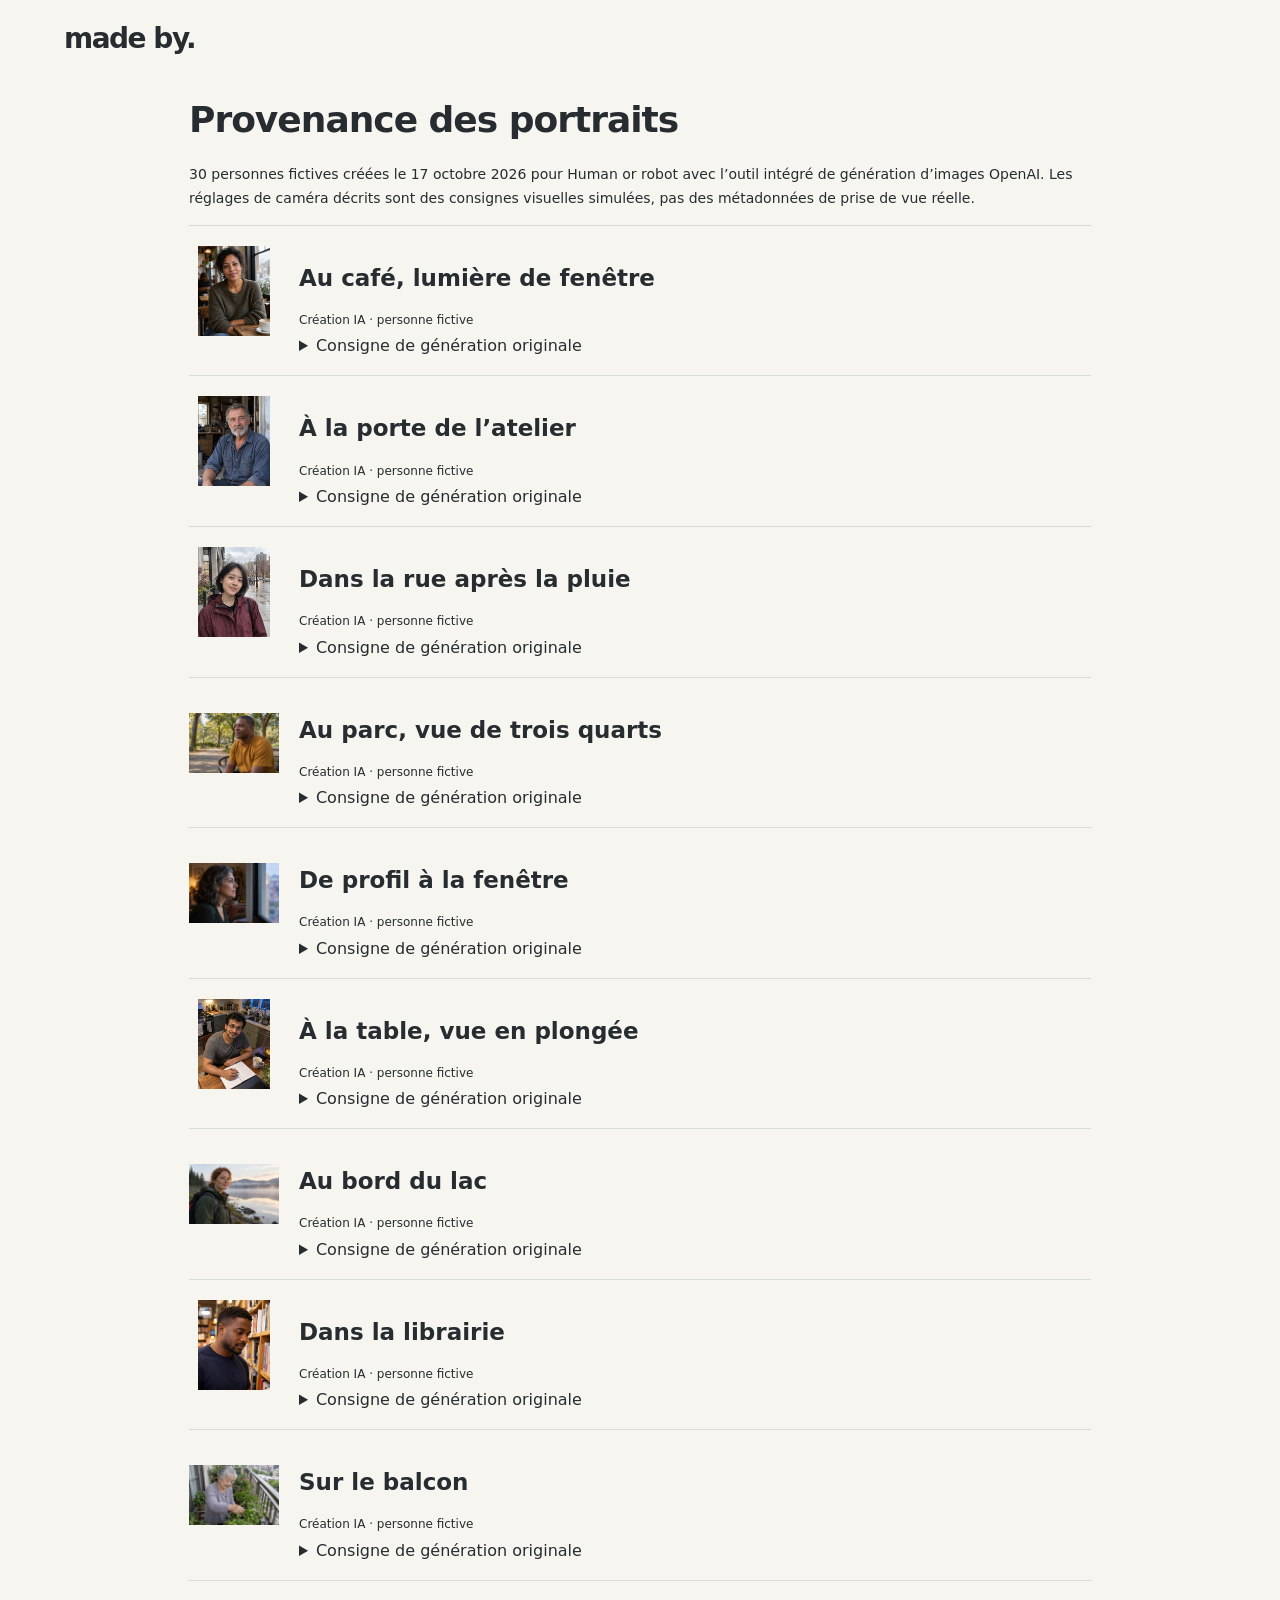
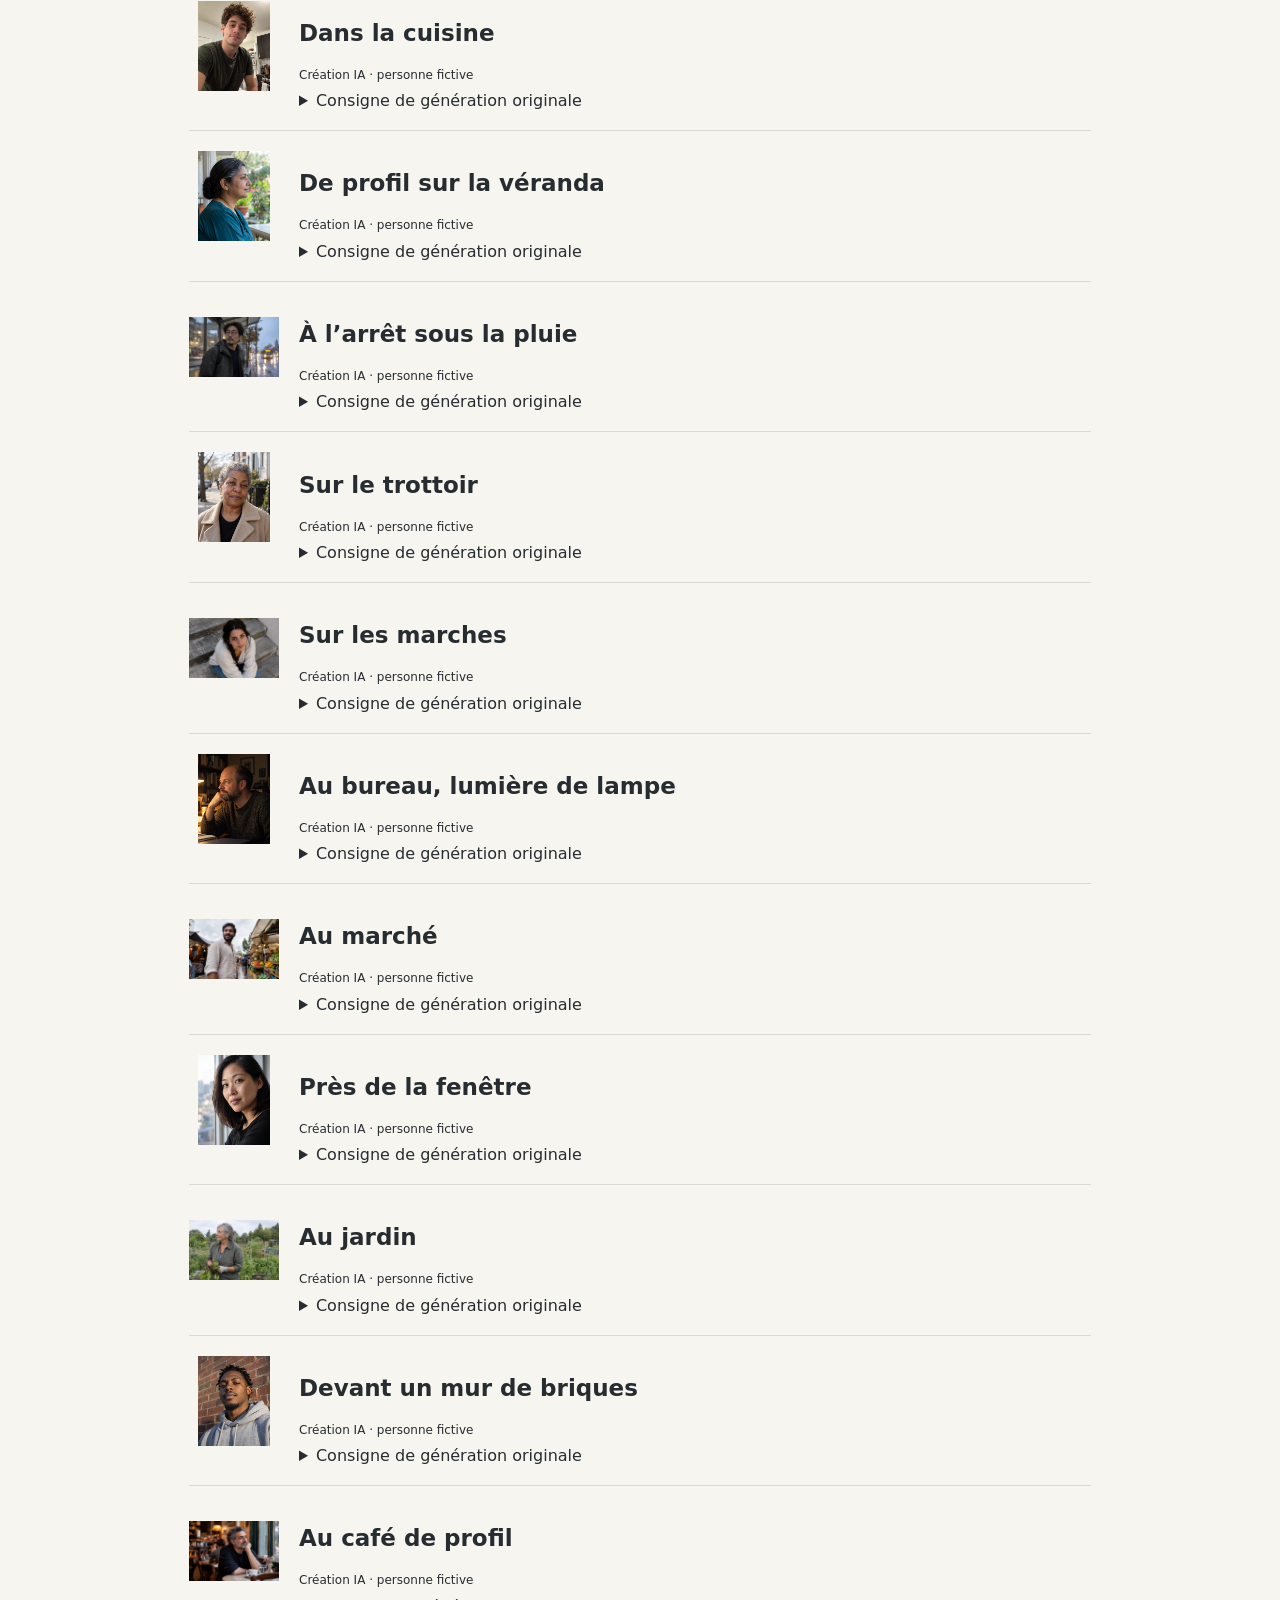
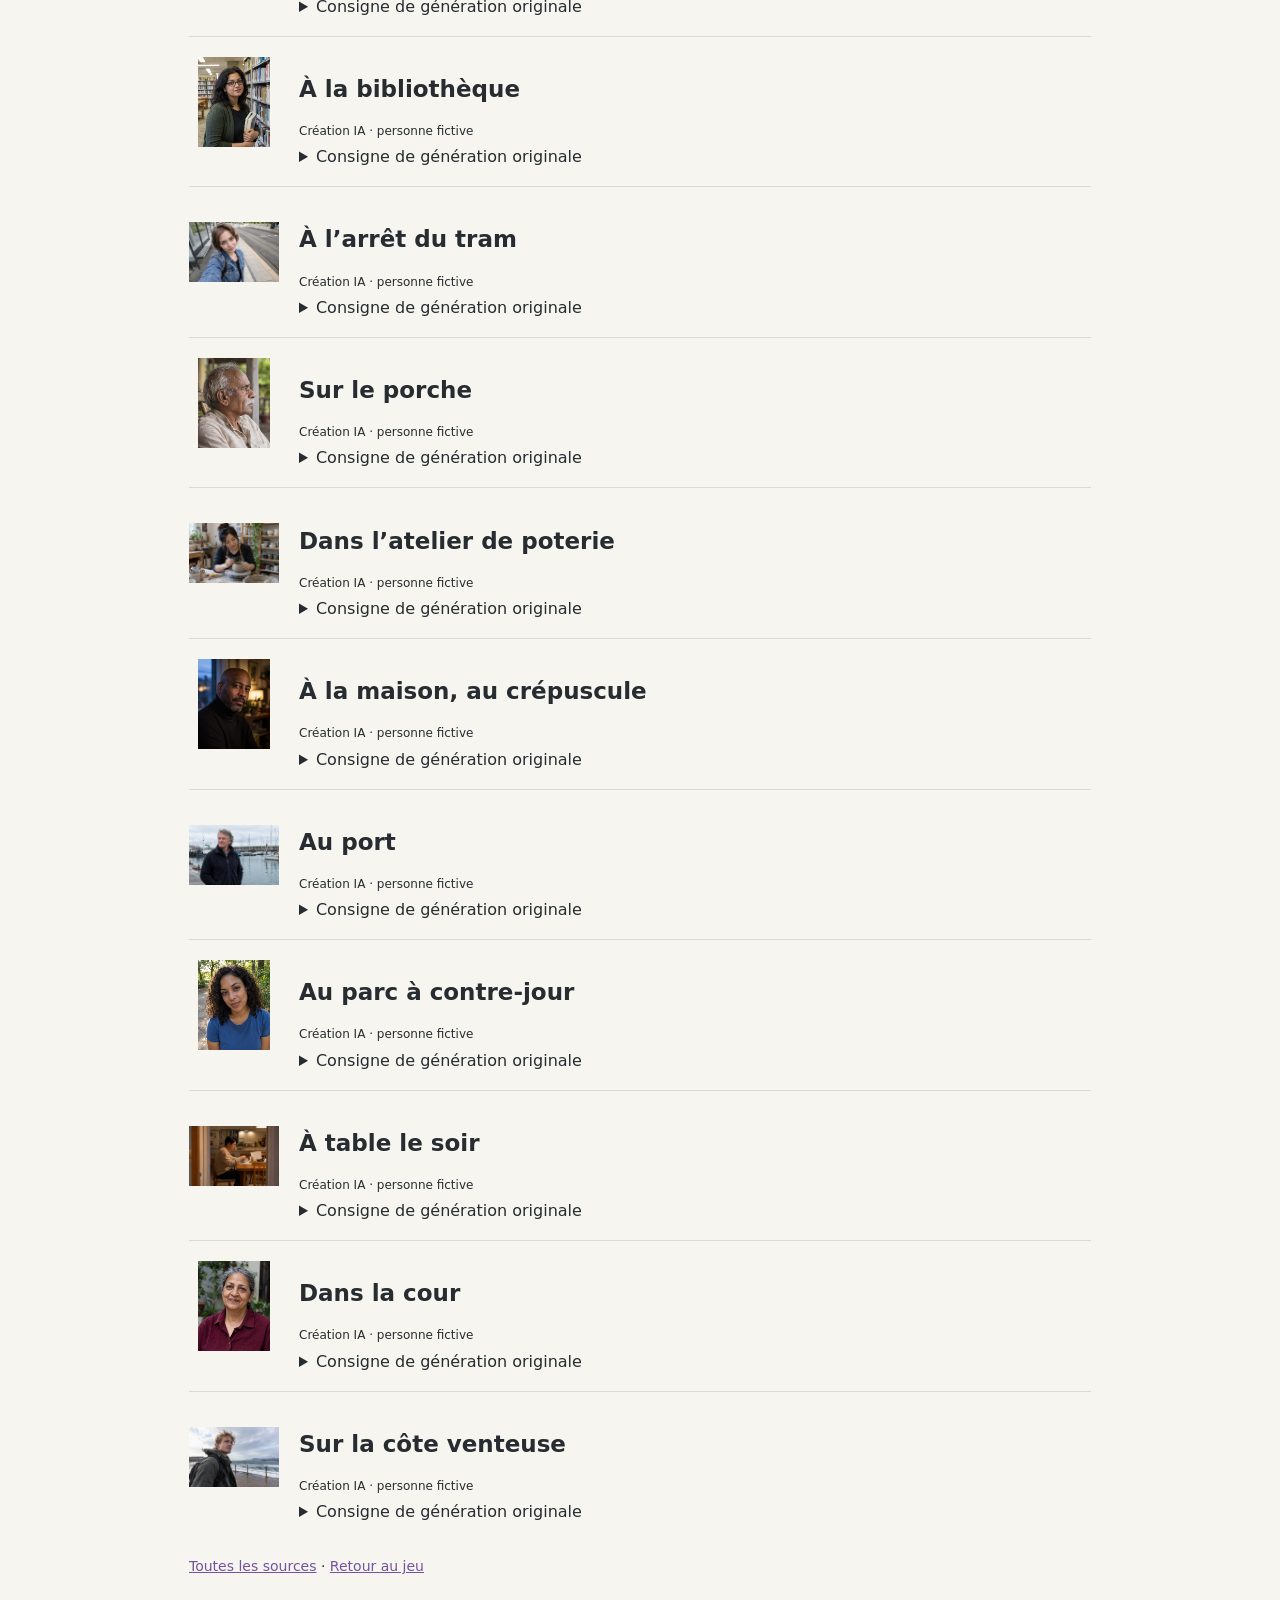
==== portraits-provenance.html @ c1ebdc3b "Expand quiz to 350 images with 30 AI portraits and 24 real landscapes" ====
<!doctype html><html lang="fr"><meta charset="utf-8"><meta name="viewport" content="width=device-width,initial-scale=1"><title>Portraits générés — Human or robot</title><link rel="stylesheet" href="style.css"><header><a class="logo" href="index.html">made by.</a></header><main class="source-page"><h1>Provenance des portraits</h1><p>30 personnes fictives créées le 17 octobre 2026 pour Human or robot avec l’outil intégré de génération d’images OpenAI. Les réglages de caméra décrits sont des consignes visuelles simulées, pas des métadonnées de prise de vue réelle.</p><article id="madeby-portrait-20261017-1"><img loading="lazy" src="assets/madeby-portrait-20261017-1.png" alt="Au café, lumière de fenêtre"><div><h2>Au café, lumière de fenêtre</h2><p>Création IA · personne fictive</p><details><summary>Consigne de génération originale</summary><p lang="en">Use case: photorealistic-natural. Generate one standalone vertical 4:5 photographic portrait for an educational Human or robot image quiz. A completely fictional adult woman around 38 with brown skin, dark curly hair loosely tied back, small natural facial asymmetry, subtle skin pores and faint smile lines, looking toward camera in an ordinary neighborhood café. Candid waist-up framing, plain textured sweater, daylight from an overcast window, background softly but realistically out of focus, documentary 50mm lens look. Convincing ordinary photograph, restrained colors, no beauty retouching, no cinematic grading, no plastic skin, no text, watermark or collage. This is a fictional AI-generated person, not a real individual.</p></details></div></article><article id="madeby-portrait-20261017-2"><img loading="lazy" src="assets/madeby-portrait-20261017-2.png" alt="À la porte de l’atelier"><div><h2>À la porte de l’atelier</h2><p>Création IA · personne fictive</p><details><summary>Consigne de génération originale</summary><p lang="en">Use case: photorealistic-natural. One standalone vertical 4:5 portrait photograph for an educational human versus AI quiz. Completely fictional man around 64, light skin, graying eyebrows, short salt-and-pepper beard, weathered realistic skin and slight asymmetry, wearing a faded blue work shirt, sitting by the open doorway of a modest workshop, torso portrait with relaxed shoulders, looking slightly past the camera. Quiet candid documentary photography in natural shaded afternoon light, plausible detailed background, restrained contrast, realistic lens and depth of field, no dramatic cinematic effects, no beauty retouching, no text, no watermark, no collage. Person is fictional and generated, not a real individual.</p></details></div></article><article id="madeby-portrait-20261017-3"><img loading="lazy" src="assets/madeby-portrait-20261017-3.png" alt="Dans la rue après la pluie"><div><h2>Dans la rue après la pluie</h2><p>Création IA · personne fictive</p><details><summary>Consigne de génération originale</summary><p lang="en">Use case: photorealistic-natural. Create one standalone vertical 4:5 photo portrait for a human-versus-AI educational quiz. A completely fictional East Asian woman aged about 26 with a short dark bob and a few windblown strands, wearing a simple burgundy rain jacket on a cloudy city sidewalk after light rain. Candid chest-up smartphone snapshot taken by a friend at eye level, mildly off-center framing, relaxed half-smile, real skin texture, slight unevenness in complexion, natural asymmetry, ordinary soft overcast daylight. Background includes wet sidewalk and subdued buildings, moderately sharp like a real smartphone, no exaggerated bokeh or HDR. Everyday imperfect photography, no editorial glamour, no text, no watermark, no collage. No real-person likeness intended.</p></details></div></article><article id="madeby-portrait-20261017-4"><img loading="lazy" src="assets/madeby-portrait-20261017-4.png" alt="Au parc, vue de trois quarts"><div><h2>Au parc, vue de trois quarts</h2><p>Création IA · personne fictive</p><details><summary>Consigne de génération originale</summary><p lang="en">Use case: photorealistic-natural. One standalone horizontal 3:2 photograph for a human-versus-AI educational quiz. Completely fictional Black man about 42 with closely cropped hair wearing a plain ochre cotton shirt, seated on a park bench, captured from his left side in a three-quarter profile, eyes looking off-frame toward someone he is listening to. Environmental portrait from a slightly low camera position, mid-torso framing with subject in right third. Simulate a full-frame camera with 35mm lens at f/8, ISO 400, 1/250 second: background trees, path and distant park benches remain fairly detailed rather than creamy bokeh, soft late-afternoon side lighting, gentle natural shadow on far cheek. Natural unretouched skin texture and subtle asymmetry. Unposed credible everyday photo, no cinematic color grade, no artificial oversharpening, no text or watermark or collage. The camera settings are visual direction only: never print them in the image.</p></details></div></article><article id="madeby-portrait-20261017-5"><img loading="lazy" src="assets/madeby-portrait-20261017-5.png" alt="De profil à la fenêtre"><div><h2>De profil à la fenêtre</h2><p>Création IA · personne fictive</p><details><summary>Consigne de génération originale</summary><p lang="en">Use case: photorealistic-natural. Single horizontal 3:2 photograph for educational AI-image quiz. Fictional adult woman aged 52 with olive skin and shoulder-length wavy gray-brown hair, plain dark green blouse, photographed in true side profile looking through her apartment window, head and shoulders tightly framed from the side rather than facing the lens. Simulated 85mm portrait lens f/1.8 ISO 800 1/125s, camera at eye level, eyes sharp, apartment background falls into soft believable blur. Cool window light against warm dim room, natural pores and wrinkles, subtle low-light grain, ordinary unretouched photograph, no stylized color grading. No text, watermark, collage or camera-setting overlay.</p></details></div></article><article id="madeby-portrait-20261017-6"><img loading="lazy" src="assets/madeby-portrait-20261017-6.png" alt="À la table, vue en plongée"><div><h2>À la table, vue en plongée</h2><p>Création IA · personne fictive</p><details><summary>Consigne de génération originale</summary><p lang="en">Use case: photorealistic-natural. Single vertical 4:5 candid environmental photograph for educational AI-image quiz. Fictional South Asian adult man about 29 with short curly black hair, slight stubble and thin rectangular spectacles, plain gray T-shirt, sitting at a kitchen table with an open notebook and mug, looking up toward a friend taking the picture. Camera distinctly above eye level angled downward about 25 degrees, waist-up view, slight natural wide-angle perspective. Simulated 28mm lens f/5.6 ISO 1600 1/80s in mixed evening kitchen lamp and cool twilight window light: background kitchen cabinets and objects recognizable, subtle grain and mild shadow noise, imperfect mundane snapshot, physically credible hands resting on table, natural skin, no beauty treatment, no cinematic aesthetic, no text overlay or watermark or collage.</p></details></div></article><article id="madeby-portrait-20261017-7"><img loading="lazy" src="assets/madeby-portrait-20261017-7.png" alt="Au bord du lac"><div><h2>Au bord du lac</h2><p>Création IA · personne fictive</p><details><summary>Consigne de génération originale</summary><p lang="en">Use case: photorealistic-natural. Generate ONE standalone photograph for an educational human-versus-AI quiz. Subject: A fictional 45-year-old red-haired woman with freckles, hiking jacket, beside a misty lake. Camera and framing: horizontal 3:2, waist-up left three-quarter profile, 50mm f/4 ISO400, soft dawn light, lake shoreline legible. Completely fictional adult, no intended likeness to an identifiable real person. Convincing mundane unretouched camera image with natural skin pores, subtle facial asymmetry, believable anatomy and coherent optical perspective. Avoid beauty retouching, plastic skin, excessive clarity/HDR, cinematic grading, oversaturated colors. No text overlay, logos, watermark, split-screen or collage. Camera parameters are visual instructions, never print them.</p></details></div></article><article id="madeby-portrait-20261017-8"><img loading="lazy" src="assets/madeby-portrait-20261017-8.png" alt="Dans la librairie"><div><h2>Dans la librairie</h2><p>Création IA · personne fictive</p><details><summary>Consigne de génération originale</summary><p lang="en">Use case: photorealistic-natural. Generate ONE standalone photograph for an educational human-versus-AI quiz. Subject: A fictional 31-year-old dark-skinned man with short natural hair and plain navy shirt in a bookstore. Camera and framing: vertical 4:5, candid close-up from right three-quarter angle, 85mm f/2 ISO800, warm uneven indoor light, shelves softly blurred. Completely fictional adult, no intended likeness to an identifiable real person. Convincing mundane unretouched camera image with natural skin pores, subtle facial asymmetry, believable anatomy and coherent optical perspective. Avoid beauty retouching, plastic skin, excessive clarity/HDR, cinematic grading, oversaturated colors. No text overlay, logos, watermark, split-screen or collage. Camera parameters are visual instructions, never print them.</p></details></div></article><article id="madeby-portrait-20261017-9"><img loading="lazy" src="assets/madeby-portrait-20261017-9.png" alt="Sur le balcon"><div><h2>Sur le balcon</h2><p>Création IA · personne fictive</p><details><summary>Consigne de génération originale</summary><p lang="en">Use case: photorealistic-natural. Generate ONE standalone photograph for an educational human-versus-AI quiz. Subject: A fictional 70-year-old East Asian woman with short silver hair and ordinary cardigan tending balcony plants. Camera and framing: horizontal 3:2, environmental portrait from slightly above, 35mm f/8 ISO400, overcast daylight, plant leaves and railings sharp. Completely fictional adult, no intended likeness to an identifiable real person. Convincing mundane unretouched camera image with natural skin pores, subtle facial asymmetry, believable anatomy and coherent optical perspective. Avoid beauty retouching, plastic skin, excessive clarity/HDR, cinematic grading, oversaturated colors. No text overlay, logos, watermark, split-screen or collage. Camera parameters are visual instructions, never print them.</p></details></div></article><article id="madeby-portrait-20261017-10"><img loading="lazy" src="assets/madeby-portrait-20261017-10.png" alt="Dans la cuisine"><div><h2>Dans la cuisine</h2><p>Création IA · personne fictive</p><details><summary>Consigne de génération originale</summary><p lang="en">Use case: photorealistic-natural. Generate ONE standalone photograph for an educational human-versus-AI quiz. Subject: A fictional 24-year-old light-skinned man with curly brown hair in a modest kitchen. Camera and framing: vertical 4:5, casual smartphone portrait from slightly below, wide 26mm f/2 equivalent, plain ambient ceiling light, realistic phone sharpness and mild grain. Completely fictional adult, no intended likeness to an identifiable real person. Convincing mundane unretouched camera image with natural skin pores, subtle facial asymmetry, believable anatomy and coherent optical perspective. Avoid beauty retouching, plastic skin, excessive clarity/HDR, cinematic grading, oversaturated colors. No text overlay, logos, watermark, split-screen or collage. Camera parameters are visual instructions, never print them.</p></details></div></article><article id="madeby-portrait-20261017-11"><img loading="lazy" src="assets/madeby-portrait-20261017-11.png" alt="De profil sur la véranda"><div><h2>De profil sur la véranda</h2><p>Création IA · personne fictive</p><details><summary>Consigne de génération originale</summary><p lang="en">Use case: photorealistic-natural. Generate ONE standalone photograph for an educational human-versus-AI quiz. Subject: A fictional 56-year-old South Asian woman wearing a simple teal blouse on a shaded veranda. Camera and framing: vertical 4:5, true side profile, 105mm f/2.8 ISO200, soft reflected daylight, distant garden blurred. Completely fictional adult, no intended likeness to an identifiable real person. Convincing mundane unretouched camera image with natural skin pores, subtle facial asymmetry, believable anatomy and coherent optical perspective. Avoid beauty retouching, plastic skin, excessive clarity/HDR, cinematic grading, oversaturated colors. No text overlay, logos, watermark, split-screen or collage. Camera parameters are visual instructions, never print them.</p></details></div></article><article id="madeby-portrait-20261017-12"><img loading="lazy" src="assets/madeby-portrait-20261017-12.png" alt="À l’arrêt sous la pluie"><div><h2>À l’arrêt sous la pluie</h2><p>Création IA · personne fictive</p><details><summary>Consigne de génération originale</summary><p lang="en">Use case: photorealistic-natural. Generate ONE standalone photograph for an educational human-versus-AI quiz. Subject: A fictional 36-year-old East Asian man with round glasses at a rainy bus stop. Camera and framing: horizontal 3:2, off-center chest-up portrait looking away, 50mm f/5.6 ISO1600 1/125s, cloudy dusk and modest sensor noise. Completely fictional adult, no intended likeness to an identifiable real person. Convincing mundane unretouched camera image with natural skin pores, subtle facial asymmetry, believable anatomy and coherent optical perspective. Avoid beauty retouching, plastic skin, excessive clarity/HDR, cinematic grading, oversaturated colors. No text overlay, logos, watermark, split-screen or collage. Camera parameters are visual instructions, never print them.</p></details></div></article><article id="madeby-portrait-20261017-13"><img loading="lazy" src="assets/madeby-portrait-20261017-13.png" alt="Sur le trottoir"><div><h2>Sur le trottoir</h2><p>Création IA · personne fictive</p><details><summary>Consigne de génération originale</summary><p lang="en">Use case: photorealistic-natural. Generate ONE standalone photograph for an educational human-versus-AI quiz. Subject: A fictional 60-year-old Black woman with short gray natural hair, plain beige coat on a quiet sidewalk. Camera and framing: vertical 4:5, head-and-shoulders at eye level, 85mm f/4 ISO200, soft morning sun, real understated street background. Completely fictional adult, no intended likeness to an identifiable real person. Convincing mundane unretouched camera image with natural skin pores, subtle facial asymmetry, believable anatomy and coherent optical perspective. Avoid beauty retouching, plastic skin, excessive clarity/HDR, cinematic grading, oversaturated colors. No text overlay, logos, watermark, split-screen or collage. Camera parameters are visual instructions, never print them.</p></details></div></article><article id="madeby-portrait-20261017-14"><img loading="lazy" src="assets/madeby-portrait-20261017-14.png" alt="Sur les marches"><div><h2>Sur les marches</h2><p>Création IA · personne fictive</p><details><summary>Consigne de génération originale</summary><p lang="en">Use case: photorealistic-natural. Generate ONE standalone photograph for an educational human-versus-AI quiz. Subject: A fictional 28-year-old olive-skinned woman with long dark hair loosely braided, sitting on a stair. Camera and framing: horizontal 3:2, camera above angled down 30 degrees, 35mm f/5.6 ISO400, shade, textured steps clearly visible. Completely fictional adult, no intended likeness to an identifiable real person. Convincing mundane unretouched camera image with natural skin pores, subtle facial asymmetry, believable anatomy and coherent optical perspective. Avoid beauty retouching, plastic skin, excessive clarity/HDR, cinematic grading, oversaturated colors. No text overlay, logos, watermark, split-screen or collage. Camera parameters are visual instructions, never print them.</p></details></div></article><article id="madeby-portrait-20261017-15"><img loading="lazy" src="assets/madeby-portrait-20261017-15.png" alt="Au bureau, lumière de lampe"><div><h2>Au bureau, lumière de lampe</h2><p>Création IA · personne fictive</p><details><summary>Consigne de génération originale</summary><p lang="en">Use case: photorealistic-natural. Generate ONE standalone photograph for an educational human-versus-AI quiz. Subject: A fictional 48-year-old fair-skinned balding man with trimmed beard, wool pullover in a home study. Camera and framing: vertical 4:5, left profile illuminated by desk lamp, 50mm f/1.8 ISO1600, warm light, dim background grain. Completely fictional adult, no intended likeness to an identifiable real person. Convincing mundane unretouched camera image with natural skin pores, subtle facial asymmetry, believable anatomy and coherent optical perspective. Avoid beauty retouching, plastic skin, excessive clarity/HDR, cinematic grading, oversaturated colors. No text overlay, logos, watermark, split-screen or collage. Camera parameters are visual instructions, never print them.</p></details></div></article><article id="madeby-portrait-20261017-16"><img loading="lazy" src="assets/madeby-portrait-20261017-16.png" alt="Au marché"><div><h2>Au marché</h2><p>Création IA · personne fictive</p><details><summary>Consigne de génération originale</summary><p lang="en">Use case: photorealistic-natural. Generate ONE standalone photograph for an educational human-versus-AI quiz. Subject: A fictional 34-year-old brown-skinned man with a short beard and casual linen shirt at an outdoor market. Camera and framing: horizontal 3:2, environmental three-quarter portrait from low position, 28mm f/8 ISO200, overcast midday, detailed market stalls without readable text. Completely fictional adult, no intended likeness to an identifiable real person. Convincing mundane unretouched camera image with natural skin pores, subtle facial asymmetry, believable anatomy and coherent optical perspective. Avoid beauty retouching, plastic skin, excessive clarity/HDR, cinematic grading, oversaturated colors. No text overlay, logos, watermark, split-screen or collage. Camera parameters are visual instructions, never print them.</p></details></div></article><article id="madeby-portrait-20261017-17"><img loading="lazy" src="assets/madeby-portrait-20261017-17.png" alt="Près de la fenêtre"><div><h2>Près de la fenêtre</h2><p>Création IA · personne fictive</p><details><summary>Consigne de génération originale</summary><p lang="en">Use case: photorealistic-natural. Generate ONE standalone photograph for an educational human-versus-AI quiz. Subject: A fictional 41-year-old East Asian woman with shoulder-length hair, plain black top near a large apartment window. Camera and framing: vertical 4:5, very tight face portrait three-quarter angle, 100mm f/2.8 ISO400, diffuse side lighting, natural asymmetric face. Completely fictional adult, no intended likeness to an identifiable real person. Convincing mundane unretouched camera image with natural skin pores, subtle facial asymmetry, believable anatomy and coherent optical perspective. Avoid beauty retouching, plastic skin, excessive clarity/HDR, cinematic grading, oversaturated colors. No text overlay, logos, watermark, split-screen or collage. Camera parameters are visual instructions, never print them.</p></details></div></article><article id="madeby-portrait-20261017-18"><img loading="lazy" src="assets/madeby-portrait-20261017-18.png" alt="Au jardin"><div><h2>Au jardin</h2><p>Création IA · personne fictive</p><details><summary>Consigne de génération originale</summary><p lang="en">Use case: photorealistic-natural. Generate ONE standalone photograph for an educational human-versus-AI quiz. Subject: A fictional 67-year-old light-skinned woman with fine gray hair and subtle wrinkles in a community garden. Camera and framing: horizontal 3:2, waist-up from eye level looking to left, 50mm f/8 ISO400, flat cloudy light, deep garden background. Completely fictional adult, no intended likeness to an identifiable real person. Convincing mundane unretouched camera image with natural skin pores, subtle facial asymmetry, believable anatomy and coherent optical perspective. Avoid beauty retouching, plastic skin, excessive clarity/HDR, cinematic grading, oversaturated colors. No text overlay, logos, watermark, split-screen or collage. Camera parameters are visual instructions, never print them.</p></details></div></article><article id="madeby-portrait-20261017-19"><img loading="lazy" src="assets/madeby-portrait-20261017-19.png" alt="Devant un mur de briques"><div><h2>Devant un mur de briques</h2><p>Création IA · personne fictive</p><details><summary>Consigne de génération originale</summary><p lang="en">Use case: photorealistic-natural. Generate ONE standalone photograph for an educational human-versus-AI quiz. Subject: A fictional 27-year-old Black man with short twists and ordinary gray hoodie by a brick wall. Camera and framing: vertical 4:5, head-and-shoulders slightly low angle, 35mm f/4 ISO400, late afternoon side light, real skin texture. Completely fictional adult, no intended likeness to an identifiable real person. Convincing mundane unretouched camera image with natural skin pores, subtle facial asymmetry, believable anatomy and coherent optical perspective. Avoid beauty retouching, plastic skin, excessive clarity/HDR, cinematic grading, oversaturated colors. No text overlay, logos, watermark, split-screen or collage. Camera parameters are visual instructions, never print them.</p></details></div></article><article id="madeby-portrait-20261017-20"><img loading="lazy" src="assets/madeby-portrait-20261017-20.png" alt="Au café de profil"><div><h2>Au café de profil</h2><p>Création IA · personne fictive</p><details><summary>Consigne de génération originale</summary><p lang="en">Use case: photorealistic-natural. Generate ONE standalone photograph for an educational human-versus-AI quiz. Subject: A fictional 53-year-old olive-skinned man with graying curly hair in a tiny café. Camera and framing: horizontal 3:2, candid seated profile from across table, 85mm f/2 ISO1250, mixed lamp and window light, out-of-focus café background. Completely fictional adult, no intended likeness to an identifiable real person. Convincing mundane unretouched camera image with natural skin pores, subtle facial asymmetry, believable anatomy and coherent optical perspective. Avoid beauty retouching, plastic skin, excessive clarity/HDR, cinematic grading, oversaturated colors. No text overlay, logos, watermark, split-screen or collage. Camera parameters are visual instructions, never print them.</p></details></div></article><article id="madeby-portrait-20261017-21"><img loading="lazy" src="assets/madeby-portrait-20261017-21.png" alt="À la bibliothèque"><div><h2>À la bibliothèque</h2><p>Création IA · personne fictive</p><details><summary>Consigne de génération originale</summary><p lang="en">Use case: photorealistic-natural. Generate ONE standalone photograph for an educational human-versus-AI quiz. Subject: A fictional 39-year-old South Asian woman with dark shoulder-length hair and rectangular glasses in a library. Camera and framing: vertical 4:5, three-quarter portrait at eye level, 50mm f/5.6 ISO1600, ordinary fluorescent lighting, slightly muted color. Completely fictional adult, no intended likeness to an identifiable real person. Convincing mundane unretouched camera image with natural skin pores, subtle facial asymmetry, believable anatomy and coherent optical perspective. Avoid beauty retouching, plastic skin, excessive clarity/HDR, cinematic grading, oversaturated colors. No text overlay, logos, watermark, split-screen or collage. Camera parameters are visual instructions, never print them.</p></details></div></article><article id="madeby-portrait-20261017-22"><img loading="lazy" src="assets/madeby-portrait-20261017-22.png" alt="À l’arrêt du tram"><div><h2>À l’arrêt du tram</h2><p>Création IA · personne fictive</p><details><summary>Consigne de génération originale</summary><p lang="en">Use case: photorealistic-natural. Generate ONE standalone photograph for an educational human-versus-AI quiz. Subject: A fictional 22-year-old fair-skinned woman with short light-brown hair in a denim jacket at a tram stop. Camera and framing: horizontal 3:2, casual smartphone wide portrait from high angle, 24mm equivalent, f/8-like deep focus, cloudy daylight. Completely fictional adult, no intended likeness to an identifiable real person. Convincing mundane unretouched camera image with natural skin pores, subtle facial asymmetry, believable anatomy and coherent optical perspective. Avoid beauty retouching, plastic skin, excessive clarity/HDR, cinematic grading, oversaturated colors. No text overlay, logos, watermark, split-screen or collage. Camera parameters are visual instructions, never print them.</p></details></div></article><article id="madeby-portrait-20261017-23"><img loading="lazy" src="assets/madeby-portrait-20261017-23.png" alt="Sur le porche"><div><h2>Sur le porche</h2><p>Création IA · personne fictive</p><details><summary>Consigne de génération originale</summary><p lang="en">Use case: photorealistic-natural. Generate ONE standalone photograph for an educational human-versus-AI quiz. Subject: A fictional 73-year-old brown-skinned man with white mustache sitting under a porch. Camera and framing: vertical 4:5, face close-up true right profile, 85mm f/2.8 ISO800, soft shade, natural age lines and textured simple shirt. Completely fictional adult, no intended likeness to an identifiable real person. Convincing mundane unretouched camera image with natural skin pores, subtle facial asymmetry, believable anatomy and coherent optical perspective. Avoid beauty retouching, plastic skin, excessive clarity/HDR, cinematic grading, oversaturated colors. No text overlay, logos, watermark, split-screen or collage. Camera parameters are visual instructions, never print them.</p></details></div></article><article id="madeby-portrait-20261017-24"><img loading="lazy" src="assets/madeby-portrait-20261017-24.png" alt="Dans l’atelier de poterie"><div><h2>Dans l’atelier de poterie</h2><p>Création IA · personne fictive</p><details><summary>Consigne de génération originale</summary><p lang="en">Use case: photorealistic-natural. Generate ONE standalone photograph for an educational human-versus-AI quiz. Subject: A fictional 32-year-old East Asian woman with hair in a messy bun working at a pottery bench. Camera and framing: horizontal 3:2, mid-torso environmental view from slightly high angle, 35mm f/8 ISO800, diffused studio window daylight, detailed pottery background. Completely fictional adult, no intended likeness to an identifiable real person. Convincing mundane unretouched camera image with natural skin pores, subtle facial asymmetry, believable anatomy and coherent optical perspective. Avoid beauty retouching, plastic skin, excessive clarity/HDR, cinematic grading, oversaturated colors. No text overlay, logos, watermark, split-screen or collage. Camera parameters are visual instructions, never print them.</p></details></div></article><article id="madeby-portrait-20261017-25"><img loading="lazy" src="assets/madeby-portrait-20261017-25.png" alt="À la maison, au crépuscule"><div><h2>À la maison, au crépuscule</h2><p>Création IA · personne fictive</p><details><summary>Consigne de génération originale</summary><p lang="en">Use case: photorealistic-natural. Generate ONE standalone photograph for an educational human-versus-AI quiz. Subject: A fictional 47-year-old Black man with shaved head and a simple dark turtleneck at home. Camera and framing: vertical 4:5, subtle three-quarter face view from eye level, 85mm f/1.8 ISO1600, low evening window light, soft noise and shallow focus. Completely fictional adult, no intended likeness to an identifiable real person. Convincing mundane unretouched camera image with natural skin pores, subtle facial asymmetry, believable anatomy and coherent optical perspective. Avoid beauty retouching, plastic skin, excessive clarity/HDR, cinematic grading, oversaturated colors. No text overlay, logos, watermark, split-screen or collage. Camera parameters are visual instructions, never print them.</p></details></div></article><article id="madeby-portrait-20261017-26"><img loading="lazy" src="assets/madeby-portrait-20261017-26.png" alt="Au port"><div><h2>Au port</h2><p>Création IA · personne fictive</p><details><summary>Consigne de génération originale</summary><p lang="en">Use case: photorealistic-natural. Generate ONE standalone photograph for an educational human-versus-AI quiz. Subject: A fictional 58-year-old fair-skinned man with gray wavy hair, fleece jacket beside a harbor. Camera and framing: horizontal 3:2, waist-up portrait looking off camera, 50mm f/8 ISO200, cool overcast daylight, boats and masts recognizable. Completely fictional adult, no intended likeness to an identifiable real person. Convincing mundane unretouched camera image with natural skin pores, subtle facial asymmetry, believable anatomy and coherent optical perspective. Avoid beauty retouching, plastic skin, excessive clarity/HDR, cinematic grading, oversaturated colors. No text overlay, logos, watermark, split-screen or collage. Camera parameters are visual instructions, never print them.</p></details></div></article><article id="madeby-portrait-20261017-27"><img loading="lazy" src="assets/madeby-portrait-20261017-27.png" alt="Au parc à contre-jour"><div><h2>Au parc à contre-jour</h2><p>Création IA · personne fictive</p><details><summary>Consigne de génération originale</summary><p lang="en">Use case: photorealistic-natural. Generate ONE standalone photograph for an educational human-versus-AI quiz. Subject: A fictional 30-year-old brown-skinned woman with a few freckles and dark curly hair, plain blue shirt on a park path. Camera and framing: vertical 4:5, close portrait from slightly above, 70mm f/2.8 ISO200, backlight through leaves, restrained exposure no glow. Completely fictional adult, no intended likeness to an identifiable real person. Convincing mundane unretouched camera image with natural skin pores, subtle facial asymmetry, believable anatomy and coherent optical perspective. Avoid beauty retouching, plastic skin, excessive clarity/HDR, cinematic grading, oversaturated colors. No text overlay, logos, watermark, split-screen or collage. Camera parameters are visual instructions, never print them.</p></details></div></article><article id="madeby-portrait-20261017-28"><img loading="lazy" src="assets/madeby-portrait-20261017-28.png" alt="À table le soir"><div><h2>À table le soir</h2><p>Création IA · personne fictive</p><details><summary>Consigne de génération originale</summary><p lang="en">Use case: photorealistic-natural. Generate ONE standalone photograph for an educational human-versus-AI quiz. Subject: A fictional 44-year-old East Asian man in a plain tan sweater at his dining table. Camera and framing: horizontal 3:2, side profile and torso viewed from doorway, 35mm f/5.6 ISO2000, ordinary evening lamp, background kitchen softly detailed. Completely fictional adult, no intended likeness to an identifiable real person. Convincing mundane unretouched camera image with natural skin pores, subtle facial asymmetry, believable anatomy and coherent optical perspective. Avoid beauty retouching, plastic skin, excessive clarity/HDR, cinematic grading, oversaturated colors. No text overlay, logos, watermark, split-screen or collage. Camera parameters are visual instructions, never print them.</p></details></div></article><article id="madeby-portrait-20261017-29"><img loading="lazy" src="assets/madeby-portrait-20261017-29.png" alt="Dans la cour"><div><h2>Dans la cour</h2><p>Création IA · personne fictive</p><details><summary>Consigne de génération originale</summary><p lang="en">Use case: photorealistic-natural. Generate ONE standalone photograph for an educational human-versus-AI quiz. Subject: A fictional 63-year-old South Asian woman with silver-streaked hair tied back, wearing a casual maroon shirt. Camera and framing: vertical 4:5, eye-level front portrait with relaxed asymmetric smile, 85mm f/4 ISO400, shaded courtyard, modest background blur. Completely fictional adult, no intended likeness to an identifiable real person. Convincing mundane unretouched camera image with natural skin pores, subtle facial asymmetry, believable anatomy and coherent optical perspective. Avoid beauty retouching, plastic skin, excessive clarity/HDR, cinematic grading, oversaturated colors. No text overlay, logos, watermark, split-screen or collage. Camera parameters are visual instructions, never print them.</p></details></div></article><article id="madeby-portrait-20261017-30"><img loading="lazy" src="assets/madeby-portrait-20261017-30.png" alt="Sur la côte venteuse"><div><h2>Sur la côte venteuse</h2><p>Création IA · personne fictive</p><details><summary>Consigne de génération originale</summary><p lang="en">Use case: photorealistic-natural. Generate ONE standalone photograph for an educational human-versus-AI quiz. Subject: A fictional 25-year-old light-skinned man with faint stubble and messy blond hair on a windy seaside promenade. Camera and framing: horizontal 3:2, three-quarter profile from slightly low angle, 28mm f/8 ISO400 1/500s, flat coastal light, detailed horizon and windblown fabric. Completely fictional adult, no intended likeness to an identifiable real person. Convincing mundane unretouched camera image with natural skin pores, subtle facial asymmetry, believable anatomy and coherent optical perspective. Avoid beauty retouching, plastic skin, excessive clarity/HDR, cinematic grading, oversaturated colors. No text overlay, logos, watermark, split-screen or collage. Camera parameters are visual instructions, never print them.</p></details></div></article><p><a href="sources.html">Toutes les sources</a> · <a href="index.html">Retour au jeu</a></p></main></html>
---- style.css ----
:root{color-scheme:light;--bg:#f6f5f0;--ink:#272c30;--muted:#73776f;--green:#38664b;--purple:#7553a0;font-family:'Segoe UI',system-ui,sans-serif}*{box-sizing:border-box}[hidden]{display:none!important}body{margin:0;background:var(--bg);color:var(--ink)}button,select{font:inherit}button,a,select{-webkit-tap-highlight-color:transparent}button{cursor:pointer}button:disabled{opacity:.45;cursor:wait}a{color:var(--purple)}button:focus-visible,a:focus-visible,select:focus-visible{outline:3px solid var(--purple);outline-offset:4px}header{height:76px;padding:0 5%;display:flex;align-items:center;justify-content:space-between;gap:16px}.logo{font-size:28px;font-weight:750;letter-spacing:-1.5px;text-decoration:none;color:var(--ink)}.logo span{color:var(--green)}.header-actions{display:flex;align-items:center;gap:22px}select{border:0;background:transparent;color:var(--ink);font-size:13px;padding:8px;max-width:120px}.icon-button{border:0;background:none;font-size:20px;color:var(--ink);width:40px;height:40px}#scoreWrap{font-size:12px;color:var(--muted);white-space:nowrap}#score{font-size:19px;color:var(--ink);margin-left:6px;font-variant-numeric:tabular-nums}main{max-width:1240px;padding:0 24px 24px;margin:auto}#welcome{min-height:calc(100svh - 110px);display:flex;flex-direction:column;align-items:center;justify-content:center;text-align:center;padding:40px 0 80px}.eyebrow{font-size:11px;letter-spacing:2px;text-transform:uppercase;color:var(--muted)}h1{font-size:clamp(66px,10vw,118px);line-height:.98;letter-spacing:-6px;font-weight:600;margin:26px 0}h1 em{font-style:normal;color:var(--green)}#intro{color:var(--muted);font-size:17px;margin:0 0 30px}.primary{border:0;border-radius:14px;background:var(--green);color:white;font-weight:600;padding:17px 30px;min-width:180px;min-height:54px}.primary:hover{background:#2b533c}#game{max-width:1120px;margin:auto}.image-frame{height:calc(100svh - 190px);min-height:260px;max-height:850px;width:100%;padding:12px;border:0;border-radius:20px;background:#eaece6;display:flex;align-items:center;justify-content:center;cursor:zoom-in;overflow:hidden}.image-frame img{width:100%;height:100%;object-fit:contain;display:block}.answers{display:grid;grid-template-columns:1fr 1fr;gap:14px;max-width:760px;margin:18px auto 0}.answer{min-height:62px;border-radius:14px;font-size:19px;font-weight:600;border:1px solid transparent;padding:15px}.human{background:#dfeadb;color:#315e40;border-color:#c3d3bd}.ai{background:#e9def4;color:#694797;border-color:#d7c4e7}.human:hover:not(:disabled){background:#d1e2cc}.ai:hover:not(:disabled){background:#deceed}#imageStatus{font-size:13px;text-align:center;color:var(--muted);margin:8px 0}#imageStatus:empty{display:none}#result{min-height:80px;display:flex;justify-content:space-between;align-items:center;gap:18px;max-width:760px;margin:10px auto 0}.feedback{display:flex;flex-direction:column;gap:7px}.feedback strong{font-size:16px}.text-button{border:0;background:none;color:var(--muted);font-size:12px;padding:0;text-align:left;text-decoration:underline;text-underline-offset:3px}#skip{display:block;margin:12px auto}dialog{background:var(--bg);color:var(--ink);border:0;border-radius:20px;max-width:560px;width:calc(100% - 32px);max-height:85svh;padding:32px;box-shadow:0 25px 90px #0002}dialog::backdrop{background:#202a3866;backdrop-filter:blur(4px)}dialog h2{font-size:26px;margin:0 28px 20px 0;letter-spacing:-.7px}dialog h3{font-size:18px}dialog p{font-size:14px;line-height:1.7}dialog .close{position:absolute;right:14px;top:10px;border:0;background:none;font-size:28px;color:var(--ink)}.menu-stats{display:flex;gap:30px;border-bottom:1px solid #d9dcd2;padding-bottom:20px}.menu-stats span{font-size:12px;color:var(--muted)}.menu-stats b{display:block;font-size:24px;color:var(--ink);margin-top:4px}.menu-links{display:flex;flex-direction:column;gap:20px;margin-top:24px}.menu-links button,.menu-links a{font-size:14px;color:var(--ink);border:0;background:none;text-align:left;padding:0;text-decoration:none}.fine{font-size:12px!important;color:var(--muted)}.image-dialog{max-width:1300px;padding:42px 16px 16px}.image-dialog img{width:100%;height:78svh;object-fit:contain}.source-page{max-width:950px}.source-page h1{font-size:36px;letter-spacing:-1px}.source-page h2{font-size:23px}.source-page p{font-size:14px;line-height:1.7}.source-page article{display:grid;grid-template-columns:90px 1fr;gap:20px;padding:20px 0;border-top:1px solid #d9dcd2}.source-page article img{width:90px;height:90px;object-fit:contain}.source-page article h3{font-size:16px;margin:0}.source-page article p{font-size:12px;margin:6px 0;overflow-wrap:anywhere}.source-page section{margin:35px 0}noscript{display:block;text-align:center;padding:30px}@media(max-width:600px){header{height:66px;padding:0 18px}.logo{font-size:25px}.header-actions{gap:8px}select{font-size:12px;max-width:100px}main{padding:0 12px 16px}h1{letter-spacing:-4px}.image-frame{height:calc(100svh - 175px);min-height:240px;padding:6px;border-radius:14px}.answers{gap:10px;margin-top:12px}.answer{font-size:16px;padding:12px 8px;min-height:60px}#result{gap:12px;margin-top:12px}.feedback strong{font-size:14px}#result .primary{min-width:128px;padding:15px;font-size:13px}dialog{padding:28px 22px}#scoreLabel{display:none}.source-page article{grid-template-columns:60px 1fr;gap:12px}.source-page article img{width:60px;height:60px}}@media(prefers-reduced-motion:reduce){*{scroll-behavior:auto!important}}
/* Keep the photograph itself unchanged when the reading direction changes. */
.logo,.eyebrow,h1{direction:ltr}select{max-width:165px;width:auto}.answer{overflow-wrap:anywhere;line-height:1.35}.text-button,.menu-links button,.menu-links a{text-align:start}html[dir="rtl"] dialog .close{right:auto;left:14px}html[dir="rtl"] dialog h2{margin-right:0;margin-left:28px}html[dir="rtl"] #score{margin-left:0;margin-right:6px}html[dir="rtl"] .image-frame{direction:ltr}html[dir="rtl"] .primary{letter-spacing:0}@media(max-width:600px){select{max-width:130px}.answer{font-size:15px;min-height:64px}.header-actions{gap:4px}#result .primary{min-width:110px}}

.welcome-record{display:flex;align-items:center;gap:12px;margin-top:24px;color:var(--muted);font-size:13px}.welcome-record strong{color:var(--green);font-size:24px;font-weight:650;font-variant-numeric:tabular-nums}
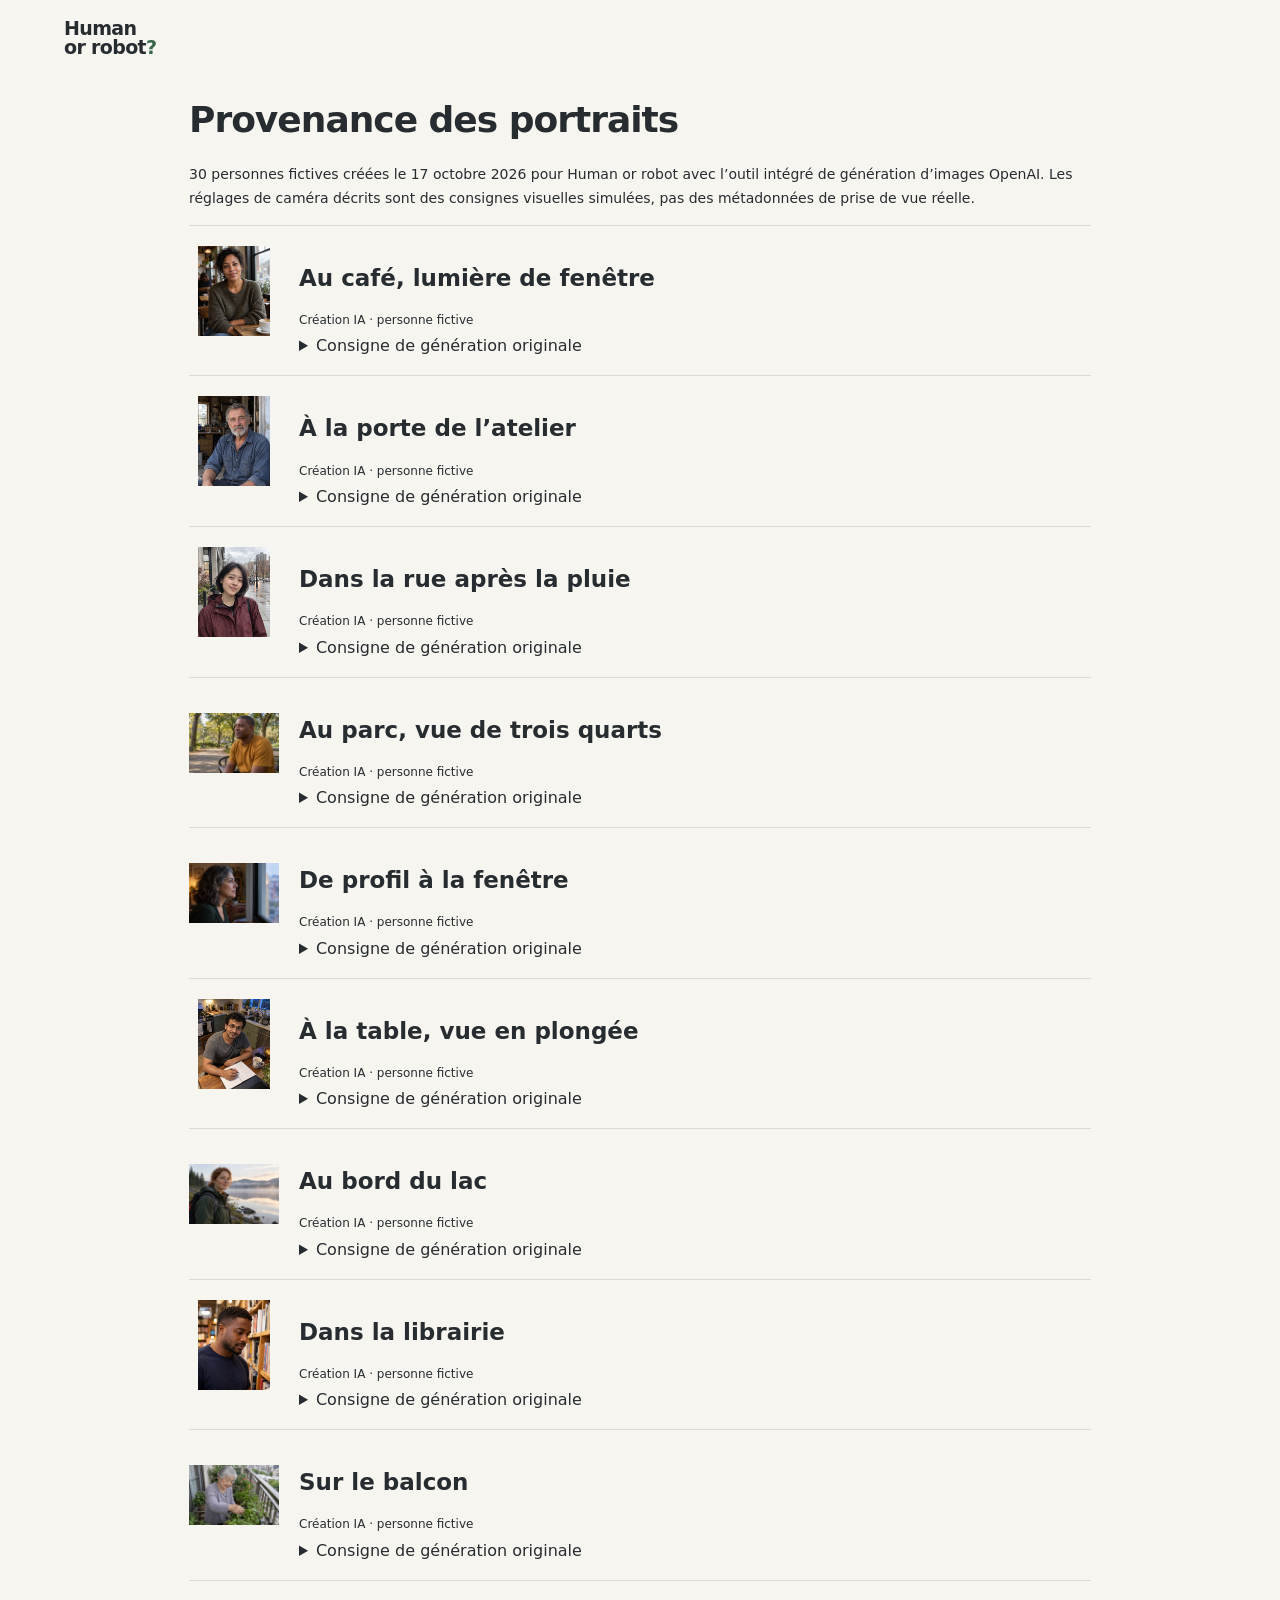
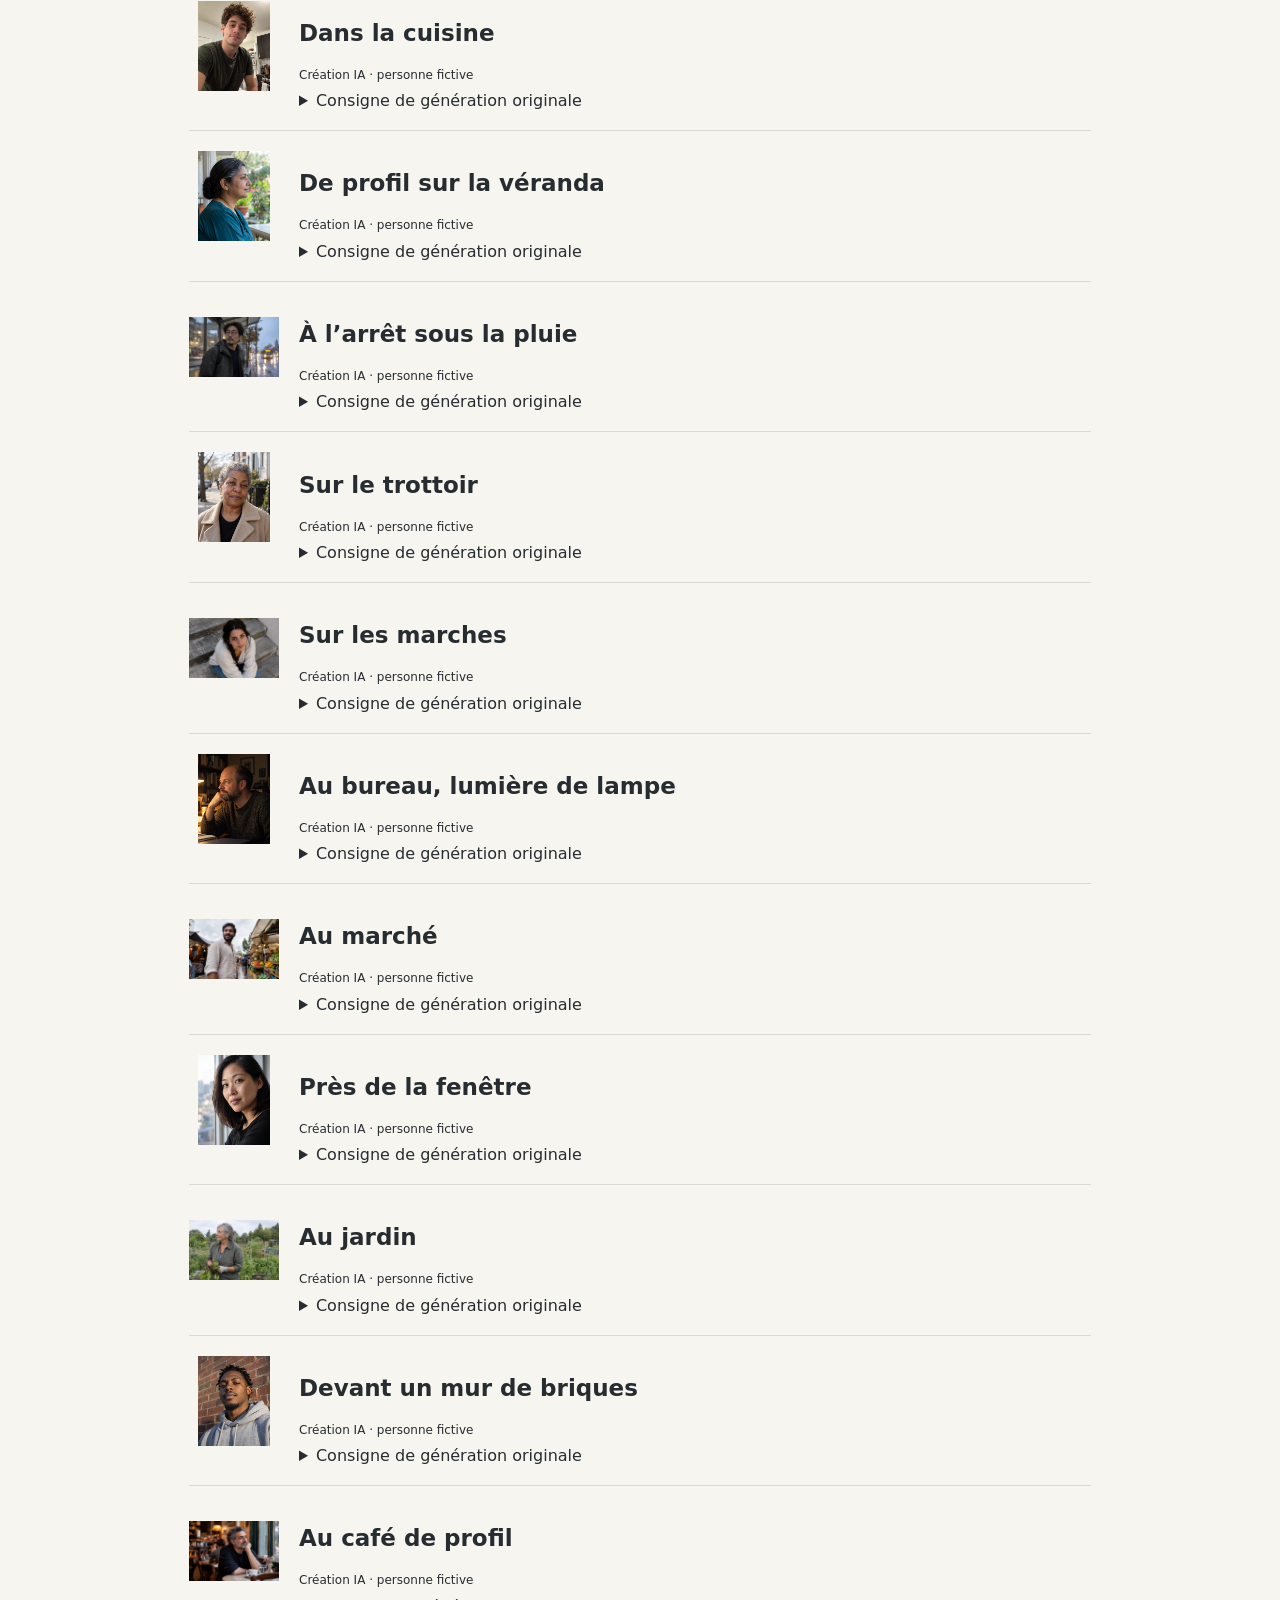
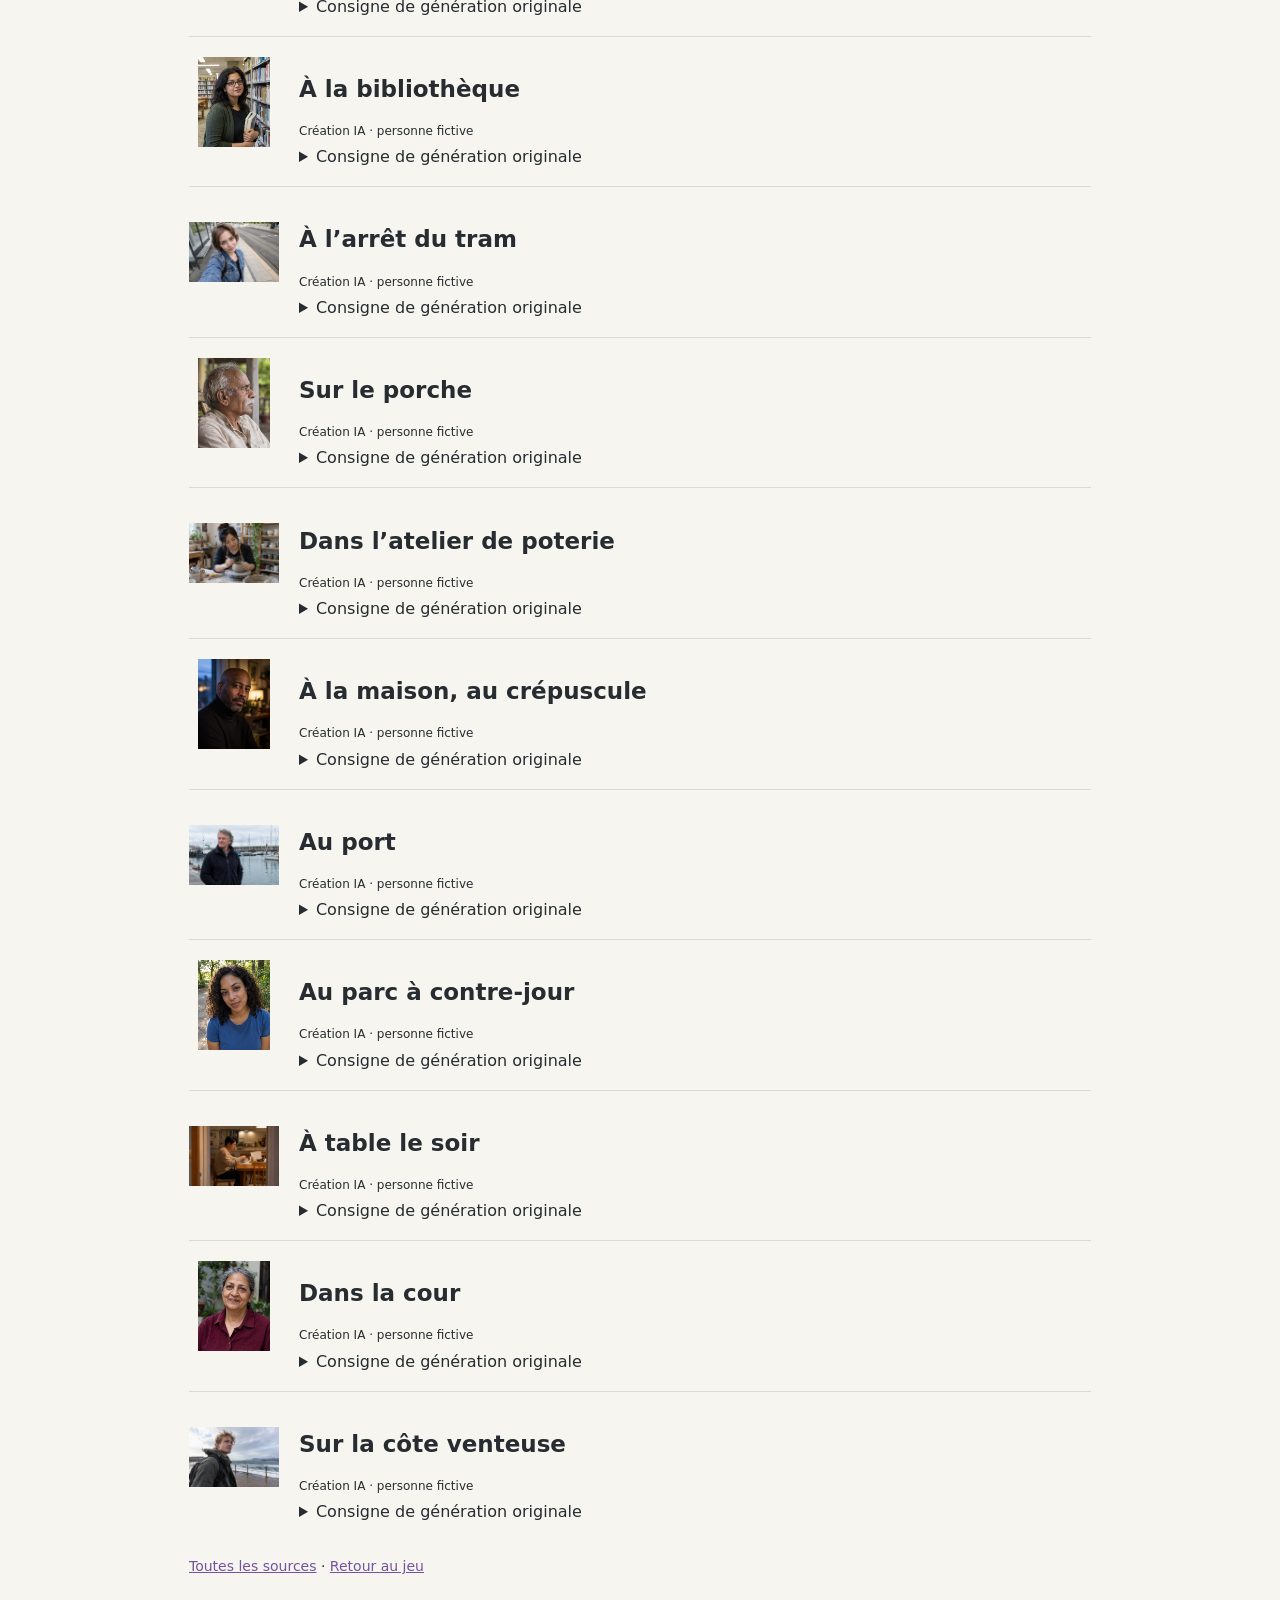
==== commit 1eb9fa3d: "Remove made by branding from Human or Robot" ====
--- a/portraits-provenance.html
+++ b/portraits-provenance.html
@@ -1 +1 @@
-<!doctype html><html lang="fr"><meta charset="utf-8"><meta name="viewport" content="width=device-width,initial-scale=1"><title>Portraits générés — Human or robot</title><link rel="stylesheet" href="style.css"><header><a class="logo" href="index.html">made by.</a></header><main class="source-page"><h1>Provenance des portraits</h1><p>30 personnes fictives créées le 17 octobre 2026 pour Human or robot avec l’outil intégré de génération d’images OpenAI. Les réglages de caméra décrits sont des consignes visuelles simulées, pas des métadonnées de prise de vue réelle.</p><article id="madeby-portrait-20261017-1"><img loading="lazy" src="assets/madeby-portrait-20261017-1.png" alt="Au café, lumière de fenêtre"><div><h2>Au café, lumière de fenêtre</h2><p>Création IA · personne fictive</p><details><summary>Consigne de génération originale</summary><p lang="en">Use case: photorealistic-natural. Generate one standalone vertical 4:5 photographic portrait for an educational Human or robot image quiz. A completely fictional adult woman around 38 with brown skin, dark curly hair loosely tied back, small natural facial asymmetry, subtle skin pores and faint smile lines, looking toward camera in an ordinary neighborhood café. Candid waist-up framing, plain textured sweater, daylight from an overcast window, background softly but realistically out of focus, documentary 50mm lens look. Convincing ordinary photograph, restrained colors, no beauty retouching, no cinematic grading, no plastic skin, no text, watermark or collage. This is a fictional AI-generated person, not a real individual.</p></details></div></article><article id="madeby-portrait-20261017-2"><img loading="lazy" src="assets/madeby-portrait-20261017-2.png" alt="À la porte de l’atelier"><div><h2>À la porte de l’atelier</h2><p>Création IA · personne fictive</p><details><summary>Consigne de génération originale</summary><p lang="en">Use case: photorealistic-natural. One standalone vertical 4:5 portrait photograph for an educational human versus AI quiz. Completely fictional man around 64, light skin, graying eyebrows, short salt-and-pepper beard, weathered realistic skin and slight asymmetry, wearing a faded blue work shirt, sitting by the open doorway of a modest workshop, torso portrait with relaxed shoulders, looking slightly past the camera. Quiet candid documentary photography in natural shaded afternoon light, plausible detailed background, restrained contrast, realistic lens and depth of field, no dramatic cinematic effects, no beauty retouching, no text, no watermark, no collage. Person is fictional and generated, not a real individual.</p></details></div></article><article id="madeby-portrait-20261017-3"><img loading="lazy" src="assets/madeby-portrait-20261017-3.png" alt="Dans la rue après la pluie"><div><h2>Dans la rue après la pluie</h2><p>Création IA · personne fictive</p><details><summary>Consigne de génération originale</summary><p lang="en">Use case: photorealistic-natural. Create one standalone vertical 4:5 photo portrait for a human-versus-AI educational quiz. A completely fictional East Asian woman aged about 26 with a short dark bob and a few windblown strands, wearing a simple burgundy rain jacket on a cloudy city sidewalk after light rain. Candid chest-up smartphone snapshot taken by a friend at eye level, mildly off-center framing, relaxed half-smile, real skin texture, slight unevenness in complexion, natural asymmetry, ordinary soft overcast daylight. Background includes wet sidewalk and subdued buildings, moderately sharp like a real smartphone, no exaggerated bokeh or HDR. Everyday imperfect photography, no editorial glamour, no text, no watermark, no collage. No real-person likeness intended.</p></details></div></article><article id="madeby-portrait-20261017-4"><img loading="lazy" src="assets/madeby-portrait-20261017-4.png" alt="Au parc, vue de trois quarts"><div><h2>Au parc, vue de trois quarts</h2><p>Création IA · personne fictive</p><details><summary>Consigne de génération originale</summary><p lang="en">Use case: photorealistic-natural. One standalone horizontal 3:2 photograph for a human-versus-AI educational quiz. Completely fictional Black man about 42 with closely cropped hair wearing a plain ochre cotton shirt, seated on a park bench, captured from his left side in a three-quarter profile, eyes looking off-frame toward someone he is listening to. Environmental portrait from a slightly low camera position, mid-torso framing with subject in right third. Simulate a full-frame camera with 35mm lens at f/8, ISO 400, 1/250 second: background trees, path and distant park benches remain fairly detailed rather than creamy bokeh, soft late-afternoon side lighting, gentle natural shadow on far cheek. Natural unretouched skin texture and subtle asymmetry. Unposed credible everyday photo, no cinematic color grade, no artificial oversharpening, no text or watermark or collage. The camera settings are visual direction only: never print them in the image.</p></details></div></article><article id="madeby-portrait-20261017-5"><img loading="lazy" src="assets/madeby-portrait-20261017-5.png" alt="De profil à la fenêtre"><div><h2>De profil à la fenêtre</h2><p>Création IA · personne fictive</p><details><summary>Consigne de génération originale</summary><p lang="en">Use case: photorealistic-natural. Single horizontal 3:2 photograph for educational AI-image quiz. Fictional adult woman aged 52 with olive skin and shoulder-length wavy gray-brown hair, plain dark green blouse, photographed in true side profile looking through her apartment window, head and shoulders tightly framed from the side rather than facing the lens. Simulated 85mm portrait lens f/1.8 ISO 800 1/125s, camera at eye level, eyes sharp, apartment background falls into soft believable blur. Cool window light against warm dim room, natural pores and wrinkles, subtle low-light grain, ordinary unretouched photograph, no stylized color grading. No text, watermark, collage or camera-setting overlay.</p></details></div></article><article id="madeby-portrait-20261017-6"><img loading="lazy" src="assets/madeby-portrait-20261017-6.png" alt="À la table, vue en plongée"><div><h2>À la table, vue en plongée</h2><p>Création IA · personne fictive</p><details><summary>Consigne de génération originale</summary><p lang="en">Use case: photorealistic-natural. Single vertical 4:5 candid environmental photograph for educational AI-image quiz. Fictional South Asian adult man about 29 with short curly black hair, slight stubble and thin rectangular spectacles, plain gray T-shirt, sitting at a kitchen table with an open notebook and mug, looking up toward a friend taking the picture. Camera distinctly above eye level angled downward about 25 degrees, waist-up view, slight natural wide-angle perspective. Simulated 28mm lens f/5.6 ISO 1600 1/80s in mixed evening kitchen lamp and cool twilight window light: background kitchen cabinets and objects recognizable, subtle grain and mild shadow noise, imperfect mundane snapshot, physically credible hands resting on table, natural skin, no beauty treatment, no cinematic aesthetic, no text overlay or watermark or collage.</p></details></div></article><article id="madeby-portrait-20261017-7"><img loading="lazy" src="assets/madeby-portrait-20261017-7.png" alt="Au bord du lac"><div><h2>Au bord du lac</h2><p>Création IA · personne fictive</p><details><summary>Consigne de génération originale</summary><p lang="en">Use case: photorealistic-natural. Generate ONE standalone photograph for an educational human-versus-AI quiz. Subject: A fictional 45-year-old red-haired woman with freckles, hiking jacket, beside a misty lake. Camera and framing: horizontal 3:2, waist-up left three-quarter profile, 50mm f/4 ISO400, soft dawn light, lake shoreline legible. Completely fictional adult, no intended likeness to an identifiable real person. Convincing mundane unretouched camera image with natural skin pores, subtle facial asymmetry, believable anatomy and coherent optical perspective. Avoid beauty retouching, plastic skin, excessive clarity/HDR, cinematic grading, oversaturated colors. No text overlay, logos, watermark, split-screen or collage. Camera parameters are visual instructions, never print them.</p></details></div></article><article id="madeby-portrait-20261017-8"><img loading="lazy" src="assets/madeby-portrait-20261017-8.png" alt="Dans la librairie"><div><h2>Dans la librairie</h2><p>Création IA · personne fictive</p><details><summary>Consigne de génération originale</summary><p lang="en">Use case: photorealistic-natural. Generate ONE standalone photograph for an educational human-versus-AI quiz. Subject: A fictional 31-year-old dark-skinned man with short natural hair and plain navy shirt in a bookstore. Camera and framing: vertical 4:5, candid close-up from right three-quarter angle, 85mm f/2 ISO800, warm uneven indoor light, shelves softly blurred. Completely fictional adult, no intended likeness to an identifiable real person. Convincing mundane unretouched camera image with natural skin pores, subtle facial asymmetry, believable anatomy and coherent optical perspective. Avoid beauty retouching, plastic skin, excessive clarity/HDR, cinematic grading, oversaturated colors. No text overlay, logos, watermark, split-screen or collage. Camera parameters are visual instructions, never print them.</p></details></div></article><article id="madeby-portrait-20261017-9"><img loading="lazy" src="assets/madeby-portrait-20261017-9.png" alt="Sur le balcon"><div><h2>Sur le balcon</h2><p>Création IA · personne fictive</p><details><summary>Consigne de génération originale</summary><p lang="en">Use case: photorealistic-natural. Generate ONE standalone photograph for an educational human-versus-AI quiz. Subject: A fictional 70-year-old East Asian woman with short silver hair and ordinary cardigan tending balcony plants. Camera and framing: horizontal 3:2, environmental portrait from slightly above, 35mm f/8 ISO400, overcast daylight, plant leaves and railings sharp. Completely fictional adult, no intended likeness to an identifiable real person. Convincing mundane unretouched camera image with natural skin pores, subtle facial asymmetry, believable anatomy and coherent optical perspective. Avoid beauty retouching, plastic skin, excessive clarity/HDR, cinematic grading, oversaturated colors. No text overlay, logos, watermark, split-screen or collage. Camera parameters are visual instructions, never print them.</p></details></div></article><article id="madeby-portrait-20261017-10"><img loading="lazy" src="assets/madeby-portrait-20261017-10.png" alt="Dans la cuisine"><div><h2>Dans la cuisine</h2><p>Création IA · personne fictive</p><details><summary>Consigne de génération originale</summary><p lang="en">Use case: photorealistic-natural. Generate ONE standalone photograph for an educational human-versus-AI quiz. Subject: A fictional 24-year-old light-skinned man with curly brown hair in a modest kitchen. Camera and framing: vertical 4:5, casual smartphone portrait from slightly below, wide 26mm f/2 equivalent, plain ambient ceiling light, realistic phone sharpness and mild grain. Completely fictional adult, no intended likeness to an identifiable real person. Convincing mundane unretouched camera image with natural skin pores, subtle facial asymmetry, believable anatomy and coherent optical perspective. Avoid beauty retouching, plastic skin, excessive clarity/HDR, cinematic grading, oversaturated colors. No text overlay, logos, watermark, split-screen or collage. Camera parameters are visual instructions, never print them.</p></details></div></article><article id="madeby-portrait-20261017-11"><img loading="lazy" src="assets/madeby-portrait-20261017-11.png" alt="De profil sur la véranda"><div><h2>De profil sur la véranda</h2><p>Création IA · personne fictive</p><details><summary>Consigne de génération originale</summary><p lang="en">Use case: photorealistic-natural. Generate ONE standalone photograph for an educational human-versus-AI quiz. Subject: A fictional 56-year-old South Asian woman wearing a simple teal blouse on a shaded veranda. Camera and framing: vertical 4:5, true side profile, 105mm f/2.8 ISO200, soft reflected daylight, distant garden blurred. Completely fictional adult, no intended likeness to an identifiable real person. Convincing mundane unretouched camera image with natural skin pores, subtle facial asymmetry, believable anatomy and coherent optical perspective. Avoid beauty retouching, plastic skin, excessive clarity/HDR, cinematic grading, oversaturated colors. No text overlay, logos, watermark, split-screen or collage. Camera parameters are visual instructions, never print them.</p></details></div></article><article id="madeby-portrait-20261017-12"><img loading="lazy" src="assets/madeby-portrait-20261017-12.png" alt="À l’arrêt sous la pluie"><div><h2>À l’arrêt sous la pluie</h2><p>Création IA · personne fictive</p><details><summary>Consigne de génération originale</summary><p lang="en">Use case: photorealistic-natural. Generate ONE standalone photograph for an educational human-versus-AI quiz. Subject: A fictional 36-year-old East Asian man with round glasses at a rainy bus stop. Camera and framing: horizontal 3:2, off-center chest-up portrait looking away, 50mm f/5.6 ISO1600 1/125s, cloudy dusk and modest sensor noise. Completely fictional adult, no intended likeness to an identifiable real person. Convincing mundane unretouched camera image with natural skin pores, subtle facial asymmetry, believable anatomy and coherent optical perspective. Avoid beauty retouching, plastic skin, excessive clarity/HDR, cinematic grading, oversaturated colors. No text overlay, logos, watermark, split-screen or collage. Camera parameters are visual instructions, never print them.</p></details></div></article><article id="madeby-portrait-20261017-13"><img loading="lazy" src="assets/madeby-portrait-20261017-13.png" alt="Sur le trottoir"><div><h2>Sur le trottoir</h2><p>Création IA · personne fictive</p><details><summary>Consigne de génération originale</summary><p lang="en">Use case: photorealistic-natural. Generate ONE standalone photograph for an educational human-versus-AI quiz. Subject: A fictional 60-year-old Black woman with short gray natural hair, plain beige coat on a quiet sidewalk. Camera and framing: vertical 4:5, head-and-shoulders at eye level, 85mm f/4 ISO200, soft morning sun, real understated street background. Completely fictional adult, no intended likeness to an identifiable real person. Convincing mundane unretouched camera image with natural skin pores, subtle facial asymmetry, believable anatomy and coherent optical perspective. Avoid beauty retouching, plastic skin, excessive clarity/HDR, cinematic grading, oversaturated colors. No text overlay, logos, watermark, split-screen or collage. Camera parameters are visual instructions, never print them.</p></details></div></article><article id="madeby-portrait-20261017-14"><img loading="lazy" src="assets/madeby-portrait-20261017-14.png" alt="Sur les marches"><div><h2>Sur les marches</h2><p>Création IA · personne fictive</p><details><summary>Consigne de génération originale</summary><p lang="en">Use case: photorealistic-natural. Generate ONE standalone photograph for an educational human-versus-AI quiz. Subject: A fictional 28-year-old olive-skinned woman with long dark hair loosely braided, sitting on a stair. Camera and framing: horizontal 3:2, camera above angled down 30 degrees, 35mm f/5.6 ISO400, shade, textured steps clearly visible. Completely fictional adult, no intended likeness to an identifiable real person. Convincing mundane unretouched camera image with natural skin pores, subtle facial asymmetry, believable anatomy and coherent optical perspective. Avoid beauty retouching, plastic skin, excessive clarity/HDR, cinematic grading, oversaturated colors. No text overlay, logos, watermark, split-screen or collage. Camera parameters are visual instructions, never print them.</p></details></div></article><article id="madeby-portrait-20261017-15"><img loading="lazy" src="assets/madeby-portrait-20261017-15.png" alt="Au bureau, lumière de lampe"><div><h2>Au bureau, lumière de lampe</h2><p>Création IA · personne fictive</p><details><summary>Consigne de génération originale</summary><p lang="en">Use case: photorealistic-natural. Generate ONE standalone photograph for an educational human-versus-AI quiz. Subject: A fictional 48-year-old fair-skinned balding man with trimmed beard, wool pullover in a home study. Camera and framing: vertical 4:5, left profile illuminated by desk lamp, 50mm f/1.8 ISO1600, warm light, dim background grain. Completely fictional adult, no intended likeness to an identifiable real person. Convincing mundane unretouched camera image with natural skin pores, subtle facial asymmetry, believable anatomy and coherent optical perspective. Avoid beauty retouching, plastic skin, excessive clarity/HDR, cinematic grading, oversaturated colors. No text overlay, logos, watermark, split-screen or collage. Camera parameters are visual instructions, never print them.</p></details></div></article><article id="madeby-portrait-20261017-16"><img loading="lazy" src="assets/madeby-portrait-20261017-16.png" alt="Au marché"><div><h2>Au marché</h2><p>Création IA · personne fictive</p><details><summary>Consigne de génération originale</summary><p lang="en">Use case: photorealistic-natural. Generate ONE standalone photograph for an educational human-versus-AI quiz. Subject: A fictional 34-year-old brown-skinned man with a short beard and casual linen shirt at an outdoor market. Camera and framing: horizontal 3:2, environmental three-quarter portrait from low position, 28mm f/8 ISO200, overcast midday, detailed market stalls without readable text. Completely fictional adult, no intended likeness to an identifiable real person. Convincing mundane unretouched camera image with natural skin pores, subtle facial asymmetry, believable anatomy and coherent optical perspective. Avoid beauty retouching, plastic skin, excessive clarity/HDR, cinematic grading, oversaturated colors. No text overlay, logos, watermark, split-screen or collage. Camera parameters are visual instructions, never print them.</p></details></div></article><article id="madeby-portrait-20261017-17"><img loading="lazy" src="assets/madeby-portrait-20261017-17.png" alt="Près de la fenêtre"><div><h2>Près de la fenêtre</h2><p>Création IA · personne fictive</p><details><summary>Consigne de génération originale</summary><p lang="en">Use case: photorealistic-natural. Generate ONE standalone photograph for an educational human-versus-AI quiz. Subject: A fictional 41-year-old East Asian woman with shoulder-length hair, plain black top near a large apartment window. Camera and framing: vertical 4:5, very tight face portrait three-quarter angle, 100mm f/2.8 ISO400, diffuse side lighting, natural asymmetric face. Completely fictional adult, no intended likeness to an identifiable real person. Convincing mundane unretouched camera image with natural skin pores, subtle facial asymmetry, believable anatomy and coherent optical perspective. Avoid beauty retouching, plastic skin, excessive clarity/HDR, cinematic grading, oversaturated colors. No text overlay, logos, watermark, split-screen or collage. Camera parameters are visual instructions, never print them.</p></details></div></article><article id="madeby-portrait-20261017-18"><img loading="lazy" src="assets/madeby-portrait-20261017-18.png" alt="Au jardin"><div><h2>Au jardin</h2><p>Création IA · personne fictive</p><details><summary>Consigne de génération originale</summary><p lang="en">Use case: photorealistic-natural. Generate ONE standalone photograph for an educational human-versus-AI quiz. Subject: A fictional 67-year-old light-skinned woman with fine gray hair and subtle wrinkles in a community garden. Camera and framing: horizontal 3:2, waist-up from eye level looking to left, 50mm f/8 ISO400, flat cloudy light, deep garden background. Completely fictional adult, no intended likeness to an identifiable real person. Convincing mundane unretouched camera image with natural skin pores, subtle facial asymmetry, believable anatomy and coherent optical perspective. Avoid beauty retouching, plastic skin, excessive clarity/HDR, cinematic grading, oversaturated colors. No text overlay, logos, watermark, split-screen or collage. Camera parameters are visual instructions, never print them.</p></details></div></article><article id="madeby-portrait-20261017-19"><img loading="lazy" src="assets/madeby-portrait-20261017-19.png" alt="Devant un mur de briques"><div><h2>Devant un mur de briques</h2><p>Création IA · personne fictive</p><details><summary>Consigne de génération originale</summary><p lang="en">Use case: photorealistic-natural. Generate ONE standalone photograph for an educational human-versus-AI quiz. Subject: A fictional 27-year-old Black man with short twists and ordinary gray hoodie by a brick wall. Camera and framing: vertical 4:5, head-and-shoulders slightly low angle, 35mm f/4 ISO400, late afternoon side light, real skin texture. Completely fictional adult, no intended likeness to an identifiable real person. Convincing mundane unretouched camera image with natural skin pores, subtle facial asymmetry, believable anatomy and coherent optical perspective. Avoid beauty retouching, plastic skin, excessive clarity/HDR, cinematic grading, oversaturated colors. No text overlay, logos, watermark, split-screen or collage. Camera parameters are visual instructions, never print them.</p></details></div></article><article id="madeby-portrait-20261017-20"><img loading="lazy" src="assets/madeby-portrait-20261017-20.png" alt="Au café de profil"><div><h2>Au café de profil</h2><p>Création IA · personne fictive</p><details><summary>Consigne de génération originale</summary><p lang="en">Use case: photorealistic-natural. Generate ONE standalone photograph for an educational human-versus-AI quiz. Subject: A fictional 53-year-old olive-skinned man with graying curly hair in a tiny café. Camera and framing: horizontal 3:2, candid seated profile from across table, 85mm f/2 ISO1250, mixed lamp and window light, out-of-focus café background. Completely fictional adult, no intended likeness to an identifiable real person. Convincing mundane unretouched camera image with natural skin pores, subtle facial asymmetry, believable anatomy and coherent optical perspective. Avoid beauty retouching, plastic skin, excessive clarity/HDR, cinematic grading, oversaturated colors. No text overlay, logos, watermark, split-screen or collage. Camera parameters are visual instructions, never print them.</p></details></div></article><article id="madeby-portrait-20261017-21"><img loading="lazy" src="assets/madeby-portrait-20261017-21.png" alt="À la bibliothèque"><div><h2>À la bibliothèque</h2><p>Création IA · personne fictive</p><details><summary>Consigne de génération originale</summary><p lang="en">Use case: photorealistic-natural. Generate ONE standalone photograph for an educational human-versus-AI quiz. Subject: A fictional 39-year-old South Asian woman with dark shoulder-length hair and rectangular glasses in a library. Camera and framing: vertical 4:5, three-quarter portrait at eye level, 50mm f/5.6 ISO1600, ordinary fluorescent lighting, slightly muted color. Completely fictional adult, no intended likeness to an identifiable real person. Convincing mundane unretouched camera image with natural skin pores, subtle facial asymmetry, believable anatomy and coherent optical perspective. Avoid beauty retouching, plastic skin, excessive clarity/HDR, cinematic grading, oversaturated colors. No text overlay, logos, watermark, split-screen or collage. Camera parameters are visual instructions, never print them.</p></details></div></article><article id="madeby-portrait-20261017-22"><img loading="lazy" src="assets/madeby-portrait-20261017-22.png" alt="À l’arrêt du tram"><div><h2>À l’arrêt du tram</h2><p>Création IA · personne fictive</p><details><summary>Consigne de génération originale</summary><p lang="en">Use case: photorealistic-natural. Generate ONE standalone photograph for an educational human-versus-AI quiz. Subject: A fictional 22-year-old fair-skinned woman with short light-brown hair in a denim jacket at a tram stop. Camera and framing: horizontal 3:2, casual smartphone wide portrait from high angle, 24mm equivalent, f/8-like deep focus, cloudy daylight. Completely fictional adult, no intended likeness to an identifiable real person. Convincing mundane unretouched camera image with natural skin pores, subtle facial asymmetry, believable anatomy and coherent optical perspective. Avoid beauty retouching, plastic skin, excessive clarity/HDR, cinematic grading, oversaturated colors. No text overlay, logos, watermark, split-screen or collage. Camera parameters are visual instructions, never print them.</p></details></div></article><article id="madeby-portrait-20261017-23"><img loading="lazy" src="assets/madeby-portrait-20261017-23.png" alt="Sur le porche"><div><h2>Sur le porche</h2><p>Création IA · personne fictive</p><details><summary>Consigne de génération originale</summary><p lang="en">Use case: photorealistic-natural. Generate ONE standalone photograph for an educational human-versus-AI quiz. Subject: A fictional 73-year-old brown-skinned man with white mustache sitting under a porch. Camera and framing: vertical 4:5, face close-up true right profile, 85mm f/2.8 ISO800, soft shade, natural age lines and textured simple shirt. Completely fictional adult, no intended likeness to an identifiable real person. Convincing mundane unretouched camera image with natural skin pores, subtle facial asymmetry, believable anatomy and coherent optical perspective. Avoid beauty retouching, plastic skin, excessive clarity/HDR, cinematic grading, oversaturated colors. No text overlay, logos, watermark, split-screen or collage. Camera parameters are visual instructions, never print them.</p></details></div></article><article id="madeby-portrait-20261017-24"><img loading="lazy" src="assets/madeby-portrait-20261017-24.png" alt="Dans l’atelier de poterie"><div><h2>Dans l’atelier de poterie</h2><p>Création IA · personne fictive</p><details><summary>Consigne de génération originale</summary><p lang="en">Use case: photorealistic-natural. Generate ONE standalone photograph for an educational human-versus-AI quiz. Subject: A fictional 32-year-old East Asian woman with hair in a messy bun working at a pottery bench. Camera and framing: horizontal 3:2, mid-torso environmental view from slightly high angle, 35mm f/8 ISO800, diffused studio window daylight, detailed pottery background. Completely fictional adult, no intended likeness to an identifiable real person. Convincing mundane unretouched camera image with natural skin pores, subtle facial asymmetry, believable anatomy and coherent optical perspective. Avoid beauty retouching, plastic skin, excessive clarity/HDR, cinematic grading, oversaturated colors. No text overlay, logos, watermark, split-screen or collage. Camera parameters are visual instructions, never print them.</p></details></div></article><article id="madeby-portrait-20261017-25"><img loading="lazy" src="assets/madeby-portrait-20261017-25.png" alt="À la maison, au crépuscule"><div><h2>À la maison, au crépuscule</h2><p>Création IA · personne fictive</p><details><summary>Consigne de génération originale</summary><p lang="en">Use case: photorealistic-natural. Generate ONE standalone photograph for an educational human-versus-AI quiz. Subject: A fictional 47-year-old Black man with shaved head and a simple dark turtleneck at home. Camera and framing: vertical 4:5, subtle three-quarter face view from eye level, 85mm f/1.8 ISO1600, low evening window light, soft noise and shallow focus. Completely fictional adult, no intended likeness to an identifiable real person. Convincing mundane unretouched camera image with natural skin pores, subtle facial asymmetry, believable anatomy and coherent optical perspective. Avoid beauty retouching, plastic skin, excessive clarity/HDR, cinematic grading, oversaturated colors. No text overlay, logos, watermark, split-screen or collage. Camera parameters are visual instructions, never print them.</p></details></div></article><article id="madeby-portrait-20261017-26"><img loading="lazy" src="assets/madeby-portrait-20261017-26.png" alt="Au port"><div><h2>Au port</h2><p>Création IA · personne fictive</p><details><summary>Consigne de génération originale</summary><p lang="en">Use case: photorealistic-natural. Generate ONE standalone photograph for an educational human-versus-AI quiz. Subject: A fictional 58-year-old fair-skinned man with gray wavy hair, fleece jacket beside a harbor. Camera and framing: horizontal 3:2, waist-up portrait looking off camera, 50mm f/8 ISO200, cool overcast daylight, boats and masts recognizable. Completely fictional adult, no intended likeness to an identifiable real person. Convincing mundane unretouched camera image with natural skin pores, subtle facial asymmetry, believable anatomy and coherent optical perspective. Avoid beauty retouching, plastic skin, excessive clarity/HDR, cinematic grading, oversaturated colors. No text overlay, logos, watermark, split-screen or collage. Camera parameters are visual instructions, never print them.</p></details></div></article><article id="madeby-portrait-20261017-27"><img loading="lazy" src="assets/madeby-portrait-20261017-27.png" alt="Au parc à contre-jour"><div><h2>Au parc à contre-jour</h2><p>Création IA · personne fictive</p><details><summary>Consigne de génération originale</summary><p lang="en">Use case: photorealistic-natural. Generate ONE standalone photograph for an educational human-versus-AI quiz. Subject: A fictional 30-year-old brown-skinned woman with a few freckles and dark curly hair, plain blue shirt on a park path. Camera and framing: vertical 4:5, close portrait from slightly above, 70mm f/2.8 ISO200, backlight through leaves, restrained exposure no glow. Completely fictional adult, no intended likeness to an identifiable real person. Convincing mundane unretouched camera image with natural skin pores, subtle facial asymmetry, believable anatomy and coherent optical perspective. Avoid beauty retouching, plastic skin, excessive clarity/HDR, cinematic grading, oversaturated colors. No text overlay, logos, watermark, split-screen or collage. Camera parameters are visual instructions, never print them.</p></details></div></article><article id="madeby-portrait-20261017-28"><img loading="lazy" src="assets/madeby-portrait-20261017-28.png" alt="À table le soir"><div><h2>À table le soir</h2><p>Création IA · personne fictive</p><details><summary>Consigne de génération originale</summary><p lang="en">Use case: photorealistic-natural. Generate ONE standalone photograph for an educational human-versus-AI quiz. Subject: A fictional 44-year-old East Asian man in a plain tan sweater at his dining table. Camera and framing: horizontal 3:2, side profile and torso viewed from doorway, 35mm f/5.6 ISO2000, ordinary evening lamp, background kitchen softly detailed. Completely fictional adult, no intended likeness to an identifiable real person. Convincing mundane unretouched camera image with natural skin pores, subtle facial asymmetry, believable anatomy and coherent optical perspective. Avoid beauty retouching, plastic skin, excessive clarity/HDR, cinematic grading, oversaturated colors. No text overlay, logos, watermark, split-screen or collage. Camera parameters are visual instructions, never print them.</p></details></div></article><article id="madeby-portrait-20261017-29"><img loading="lazy" src="assets/madeby-portrait-20261017-29.png" alt="Dans la cour"><div><h2>Dans la cour</h2><p>Création IA · personne fictive</p><details><summary>Consigne de génération originale</summary><p lang="en">Use case: photorealistic-natural. Generate ONE standalone photograph for an educational human-versus-AI quiz. Subject: A fictional 63-year-old South Asian woman with silver-streaked hair tied back, wearing a casual maroon shirt. Camera and framing: vertical 4:5, eye-level front portrait with relaxed asymmetric smile, 85mm f/4 ISO400, shaded courtyard, modest background blur. Completely fictional adult, no intended likeness to an identifiable real person. Convincing mundane unretouched camera image with natural skin pores, subtle facial asymmetry, believable anatomy and coherent optical perspective. Avoid beauty retouching, plastic skin, excessive clarity/HDR, cinematic grading, oversaturated colors. No text overlay, logos, watermark, split-screen or collage. Camera parameters are visual instructions, never print them.</p></details></div></article><article id="madeby-portrait-20261017-30"><img loading="lazy" src="assets/madeby-portrait-20261017-30.png" alt="Sur la côte venteuse"><div><h2>Sur la côte venteuse</h2><p>Création IA · personne fictive</p><details><summary>Consigne de génération originale</summary><p lang="en">Use case: photorealistic-natural. Generate ONE standalone photograph for an educational human-versus-AI quiz. Subject: A fictional 25-year-old light-skinned man with faint stubble and messy blond hair on a windy seaside promenade. Camera and framing: horizontal 3:2, three-quarter profile from slightly low angle, 28mm f/8 ISO400 1/500s, flat coastal light, detailed horizon and windblown fabric. Completely fictional adult, no intended likeness to an identifiable real person. Convincing mundane unretouched camera image with natural skin pores, subtle facial asymmetry, believable anatomy and coherent optical perspective. Avoid beauty retouching, plastic skin, excessive clarity/HDR, cinematic grading, oversaturated colors. No text overlay, logos, watermark, split-screen or collage. Camera parameters are visual instructions, never print them.</p></details></div></article><p><a href="sources.html">Toutes les sources</a> · <a href="index.html">Retour au jeu</a></p></main></html>+<!doctype html><html lang="fr"><meta charset="utf-8"><meta name="viewport" content="width=device-width,initial-scale=1"><title>Portraits générés — Human or robot</title><link rel="stylesheet" href="style.css"><header><a class="logo" href="index.html">Human<br>or robot<span>?</span></a></header><main class="source-page"><h1>Provenance des portraits</h1><p>30 personnes fictives créées le 17 octobre 2026 pour Human or robot avec l’outil intégré de génération d’images OpenAI. Les réglages de caméra décrits sont des consignes visuelles simulées, pas des métadonnées de prise de vue réelle.</p><article id="madeby-portrait-20261017-1"><img loading="lazy" src="assets/madeby-portrait-20261017-1.png" alt="Au café, lumière de fenêtre"><div><h2>Au café, lumière de fenêtre</h2><p>Création IA · personne fictive</p><details><summary>Consigne de génération originale</summary><p lang="en">Use case: photorealistic-natural. Generate one standalone vertical 4:5 photographic portrait for an educational Human or robot image quiz. A completely fictional adult woman around 38 with brown skin, dark curly hair loosely tied back, small natural facial asymmetry, subtle skin pores and faint smile lines, looking toward camera in an ordinary neighborhood café. Candid waist-up framing, plain textured sweater, daylight from an overcast window, background softly but realistically out of focus, documentary 50mm lens look. Convincing ordinary photograph, restrained colors, no beauty retouching, no cinematic grading, no plastic skin, no text, watermark or collage. This is a fictional AI-generated person, not a real individual.</p></details></div></article><article id="madeby-portrait-20261017-2"><img loading="lazy" src="assets/madeby-portrait-20261017-2.png" alt="À la porte de l’atelier"><div><h2>À la porte de l’atelier</h2><p>Création IA · personne fictive</p><details><summary>Consigne de génération originale</summary><p lang="en">Use case: photorealistic-natural. One standalone vertical 4:5 portrait photograph for an educational human versus AI quiz. Completely fictional man around 64, light skin, graying eyebrows, short salt-and-pepper beard, weathered realistic skin and slight asymmetry, wearing a faded blue work shirt, sitting by the open doorway of a modest workshop, torso portrait with relaxed shoulders, looking slightly past the camera. Quiet candid documentary photography in natural shaded afternoon light, plausible detailed background, restrained contrast, realistic lens and depth of field, no dramatic cinematic effects, no beauty retouching, no text, no watermark, no collage. Person is fictional and generated, not a real individual.</p></details></div></article><article id="madeby-portrait-20261017-3"><img loading="lazy" src="assets/madeby-portrait-20261017-3.png" alt="Dans la rue après la pluie"><div><h2>Dans la rue après la pluie</h2><p>Création IA · personne fictive</p><details><summary>Consigne de génération originale</summary><p lang="en">Use case: photorealistic-natural. Create one standalone vertical 4:5 photo portrait for a human-versus-AI educational quiz. A completely fictional East Asian woman aged about 26 with a short dark bob and a few windblown strands, wearing a simple burgundy rain jacket on a cloudy city sidewalk after light rain. Candid chest-up smartphone snapshot taken by a friend at eye level, mildly off-center framing, relaxed half-smile, real skin texture, slight unevenness in complexion, natural asymmetry, ordinary soft overcast daylight. Background includes wet sidewalk and subdued buildings, moderately sharp like a real smartphone, no exaggerated bokeh or HDR. Everyday imperfect photography, no editorial glamour, no text, no watermark, no collage. No real-person likeness intended.</p></details></div></article><article id="madeby-portrait-20261017-4"><img loading="lazy" src="assets/madeby-portrait-20261017-4.png" alt="Au parc, vue de trois quarts"><div><h2>Au parc, vue de trois quarts</h2><p>Création IA · personne fictive</p><details><summary>Consigne de génération originale</summary><p lang="en">Use case: photorealistic-natural. One standalone horizontal 3:2 photograph for a human-versus-AI educational quiz. Completely fictional Black man about 42 with closely cropped hair wearing a plain ochre cotton shirt, seated on a park bench, captured from his left side in a three-quarter profile, eyes looking off-frame toward someone he is listening to. Environmental portrait from a slightly low camera position, mid-torso framing with subject in right third. Simulate a full-frame camera with 35mm lens at f/8, ISO 400, 1/250 second: background trees, path and distant park benches remain fairly detailed rather than creamy bokeh, soft late-afternoon side lighting, gentle natural shadow on far cheek. Natural unretouched skin texture and subtle asymmetry. Unposed credible everyday photo, no cinematic color grade, no artificial oversharpening, no text or watermark or collage. The camera settings are visual direction only: never print them in the image.</p></details></div></article><article id="madeby-portrait-20261017-5"><img loading="lazy" src="assets/madeby-portrait-20261017-5.png" alt="De profil à la fenêtre"><div><h2>De profil à la fenêtre</h2><p>Création IA · personne fictive</p><details><summary>Consigne de génération originale</summary><p lang="en">Use case: photorealistic-natural. Single horizontal 3:2 photograph for educational AI-image quiz. Fictional adult woman aged 52 with olive skin and shoulder-length wavy gray-brown hair, plain dark green blouse, photographed in true side profile looking through her apartment window, head and shoulders tightly framed from the side rather than facing the lens. Simulated 85mm portrait lens f/1.8 ISO 800 1/125s, camera at eye level, eyes sharp, apartment background falls into soft believable blur. Cool window light against warm dim room, natural pores and wrinkles, subtle low-light grain, ordinary unretouched photograph, no stylized color grading. No text, watermark, collage or camera-setting overlay.</p></details></div></article><article id="madeby-portrait-20261017-6"><img loading="lazy" src="assets/madeby-portrait-20261017-6.png" alt="À la table, vue en plongée"><div><h2>À la table, vue en plongée</h2><p>Création IA · personne fictive</p><details><summary>Consigne de génération originale</summary><p lang="en">Use case: photorealistic-natural. Single vertical 4:5 candid environmental photograph for educational AI-image quiz. Fictional South Asian adult man about 29 with short curly black hair, slight stubble and thin rectangular spectacles, plain gray T-shirt, sitting at a kitchen table with an open notebook and mug, looking up toward a friend taking the picture. Camera distinctly above eye level angled downward about 25 degrees, waist-up view, slight natural wide-angle perspective. Simulated 28mm lens f/5.6 ISO 1600 1/80s in mixed evening kitchen lamp and cool twilight window light: background kitchen cabinets and objects recognizable, subtle grain and mild shadow noise, imperfect mundane snapshot, physically credible hands resting on table, natural skin, no beauty treatment, no cinematic aesthetic, no text overlay or watermark or collage.</p></details></div></article><article id="madeby-portrait-20261017-7"><img loading="lazy" src="assets/madeby-portrait-20261017-7.png" alt="Au bord du lac"><div><h2>Au bord du lac</h2><p>Création IA · personne fictive</p><details><summary>Consigne de génération originale</summary><p lang="en">Use case: photorealistic-natural. Generate ONE standalone photograph for an educational human-versus-AI quiz. Subject: A fictional 45-year-old red-haired woman with freckles, hiking jacket, beside a misty lake. Camera and framing: horizontal 3:2, waist-up left three-quarter profile, 50mm f/4 ISO400, soft dawn light, lake shoreline legible. Completely fictional adult, no intended likeness to an identifiable real person. Convincing mundane unretouched camera image with natural skin pores, subtle facial asymmetry, believable anatomy and coherent optical perspective. Avoid beauty retouching, plastic skin, excessive clarity/HDR, cinematic grading, oversaturated colors. No text overlay, logos, watermark, split-screen or collage. Camera parameters are visual instructions, never print them.</p></details></div></article><article id="madeby-portrait-20261017-8"><img loading="lazy" src="assets/madeby-portrait-20261017-8.png" alt="Dans la librairie"><div><h2>Dans la librairie</h2><p>Création IA · personne fictive</p><details><summary>Consigne de génération originale</summary><p lang="en">Use case: photorealistic-natural. Generate ONE standalone photograph for an educational human-versus-AI quiz. Subject: A fictional 31-year-old dark-skinned man with short natural hair and plain navy shirt in a bookstore. Camera and framing: vertical 4:5, candid close-up from right three-quarter angle, 85mm f/2 ISO800, warm uneven indoor light, shelves softly blurred. Completely fictional adult, no intended likeness to an identifiable real person. Convincing mundane unretouched camera image with natural skin pores, subtle facial asymmetry, believable anatomy and coherent optical perspective. Avoid beauty retouching, plastic skin, excessive clarity/HDR, cinematic grading, oversaturated colors. No text overlay, logos, watermark, split-screen or collage. Camera parameters are visual instructions, never print them.</p></details></div></article><article id="madeby-portrait-20261017-9"><img loading="lazy" src="assets/madeby-portrait-20261017-9.png" alt="Sur le balcon"><div><h2>Sur le balcon</h2><p>Création IA · personne fictive</p><details><summary>Consigne de génération originale</summary><p lang="en">Use case: photorealistic-natural. Generate ONE standalone photograph for an educational human-versus-AI quiz. Subject: A fictional 70-year-old East Asian woman with short silver hair and ordinary cardigan tending balcony plants. Camera and framing: horizontal 3:2, environmental portrait from slightly above, 35mm f/8 ISO400, overcast daylight, plant leaves and railings sharp. Completely fictional adult, no intended likeness to an identifiable real person. Convincing mundane unretouched camera image with natural skin pores, subtle facial asymmetry, believable anatomy and coherent optical perspective. Avoid beauty retouching, plastic skin, excessive clarity/HDR, cinematic grading, oversaturated colors. No text overlay, logos, watermark, split-screen or collage. Camera parameters are visual instructions, never print them.</p></details></div></article><article id="madeby-portrait-20261017-10"><img loading="lazy" src="assets/madeby-portrait-20261017-10.png" alt="Dans la cuisine"><div><h2>Dans la cuisine</h2><p>Création IA · personne fictive</p><details><summary>Consigne de génération originale</summary><p lang="en">Use case: photorealistic-natural. Generate ONE standalone photograph for an educational human-versus-AI quiz. Subject: A fictional 24-year-old light-skinned man with curly brown hair in a modest kitchen. Camera and framing: vertical 4:5, casual smartphone portrait from slightly below, wide 26mm f/2 equivalent, plain ambient ceiling light, realistic phone sharpness and mild grain. Completely fictional adult, no intended likeness to an identifiable real person. Convincing mundane unretouched camera image with natural skin pores, subtle facial asymmetry, believable anatomy and coherent optical perspective. Avoid beauty retouching, plastic skin, excessive clarity/HDR, cinematic grading, oversaturated colors. No text overlay, logos, watermark, split-screen or collage. Camera parameters are visual instructions, never print them.</p></details></div></article><article id="madeby-portrait-20261017-11"><img loading="lazy" src="assets/madeby-portrait-20261017-11.png" alt="De profil sur la véranda"><div><h2>De profil sur la véranda</h2><p>Création IA · personne fictive</p><details><summary>Consigne de génération originale</summary><p lang="en">Use case: photorealistic-natural. Generate ONE standalone photograph for an educational human-versus-AI quiz. Subject: A fictional 56-year-old South Asian woman wearing a simple teal blouse on a shaded veranda. Camera and framing: vertical 4:5, true side profile, 105mm f/2.8 ISO200, soft reflected daylight, distant garden blurred. Completely fictional adult, no intended likeness to an identifiable real person. Convincing mundane unretouched camera image with natural skin pores, subtle facial asymmetry, believable anatomy and coherent optical perspective. Avoid beauty retouching, plastic skin, excessive clarity/HDR, cinematic grading, oversaturated colors. No text overlay, logos, watermark, split-screen or collage. Camera parameters are visual instructions, never print them.</p></details></div></article><article id="madeby-portrait-20261017-12"><img loading="lazy" src="assets/madeby-portrait-20261017-12.png" alt="À l’arrêt sous la pluie"><div><h2>À l’arrêt sous la pluie</h2><p>Création IA · personne fictive</p><details><summary>Consigne de génération originale</summary><p lang="en">Use case: photorealistic-natural. Generate ONE standalone photograph for an educational human-versus-AI quiz. Subject: A fictional 36-year-old East Asian man with round glasses at a rainy bus stop. Camera and framing: horizontal 3:2, off-center chest-up portrait looking away, 50mm f/5.6 ISO1600 1/125s, cloudy dusk and modest sensor noise. Completely fictional adult, no intended likeness to an identifiable real person. Convincing mundane unretouched camera image with natural skin pores, subtle facial asymmetry, believable anatomy and coherent optical perspective. Avoid beauty retouching, plastic skin, excessive clarity/HDR, cinematic grading, oversaturated colors. No text overlay, logos, watermark, split-screen or collage. Camera parameters are visual instructions, never print them.</p></details></div></article><article id="madeby-portrait-20261017-13"><img loading="lazy" src="assets/madeby-portrait-20261017-13.png" alt="Sur le trottoir"><div><h2>Sur le trottoir</h2><p>Création IA · personne fictive</p><details><summary>Consigne de génération originale</summary><p lang="en">Use case: photorealistic-natural. Generate ONE standalone photograph for an educational human-versus-AI quiz. Subject: A fictional 60-year-old Black woman with short gray natural hair, plain beige coat on a quiet sidewalk. Camera and framing: vertical 4:5, head-and-shoulders at eye level, 85mm f/4 ISO200, soft morning sun, real understated street background. Completely fictional adult, no intended likeness to an identifiable real person. Convincing mundane unretouched camera image with natural skin pores, subtle facial asymmetry, believable anatomy and coherent optical perspective. Avoid beauty retouching, plastic skin, excessive clarity/HDR, cinematic grading, oversaturated colors. No text overlay, logos, watermark, split-screen or collage. Camera parameters are visual instructions, never print them.</p></details></div></article><article id="madeby-portrait-20261017-14"><img loading="lazy" src="assets/madeby-portrait-20261017-14.png" alt="Sur les marches"><div><h2>Sur les marches</h2><p>Création IA · personne fictive</p><details><summary>Consigne de génération originale</summary><p lang="en">Use case: photorealistic-natural. Generate ONE standalone photograph for an educational human-versus-AI quiz. Subject: A fictional 28-year-old olive-skinned woman with long dark hair loosely braided, sitting on a stair. Camera and framing: horizontal 3:2, camera above angled down 30 degrees, 35mm f/5.6 ISO400, shade, textured steps clearly visible. Completely fictional adult, no intended likeness to an identifiable real person. Convincing mundane unretouched camera image with natural skin pores, subtle facial asymmetry, believable anatomy and coherent optical perspective. Avoid beauty retouching, plastic skin, excessive clarity/HDR, cinematic grading, oversaturated colors. No text overlay, logos, watermark, split-screen or collage. Camera parameters are visual instructions, never print them.</p></details></div></article><article id="madeby-portrait-20261017-15"><img loading="lazy" src="assets/madeby-portrait-20261017-15.png" alt="Au bureau, lumière de lampe"><div><h2>Au bureau, lumière de lampe</h2><p>Création IA · personne fictive</p><details><summary>Consigne de génération originale</summary><p lang="en">Use case: photorealistic-natural. Generate ONE standalone photograph for an educational human-versus-AI quiz. Subject: A fictional 48-year-old fair-skinned balding man with trimmed beard, wool pullover in a home study. Camera and framing: vertical 4:5, left profile illuminated by desk lamp, 50mm f/1.8 ISO1600, warm light, dim background grain. Completely fictional adult, no intended likeness to an identifiable real person. Convincing mundane unretouched camera image with natural skin pores, subtle facial asymmetry, believable anatomy and coherent optical perspective. Avoid beauty retouching, plastic skin, excessive clarity/HDR, cinematic grading, oversaturated colors. No text overlay, logos, watermark, split-screen or collage. Camera parameters are visual instructions, never print them.</p></details></div></article><article id="madeby-portrait-20261017-16"><img loading="lazy" src="assets/madeby-portrait-20261017-16.png" alt="Au marché"><div><h2>Au marché</h2><p>Création IA · personne fictive</p><details><summary>Consigne de génération originale</summary><p lang="en">Use case: photorealistic-natural. Generate ONE standalone photograph for an educational human-versus-AI quiz. Subject: A fictional 34-year-old brown-skinned man with a short beard and casual linen shirt at an outdoor market. Camera and framing: horizontal 3:2, environmental three-quarter portrait from low position, 28mm f/8 ISO200, overcast midday, detailed market stalls without readable text. Completely fictional adult, no intended likeness to an identifiable real person. Convincing mundane unretouched camera image with natural skin pores, subtle facial asymmetry, believable anatomy and coherent optical perspective. Avoid beauty retouching, plastic skin, excessive clarity/HDR, cinematic grading, oversaturated colors. No text overlay, logos, watermark, split-screen or collage. Camera parameters are visual instructions, never print them.</p></details></div></article><article id="madeby-portrait-20261017-17"><img loading="lazy" src="assets/madeby-portrait-20261017-17.png" alt="Près de la fenêtre"><div><h2>Près de la fenêtre</h2><p>Création IA · personne fictive</p><details><summary>Consigne de génération originale</summary><p lang="en">Use case: photorealistic-natural. Generate ONE standalone photograph for an educational human-versus-AI quiz. Subject: A fictional 41-year-old East Asian woman with shoulder-length hair, plain black top near a large apartment window. Camera and framing: vertical 4:5, very tight face portrait three-quarter angle, 100mm f/2.8 ISO400, diffuse side lighting, natural asymmetric face. Completely fictional adult, no intended likeness to an identifiable real person. Convincing mundane unretouched camera image with natural skin pores, subtle facial asymmetry, believable anatomy and coherent optical perspective. Avoid beauty retouching, plastic skin, excessive clarity/HDR, cinematic grading, oversaturated colors. No text overlay, logos, watermark, split-screen or collage. Camera parameters are visual instructions, never print them.</p></details></div></article><article id="madeby-portrait-20261017-18"><img loading="lazy" src="assets/madeby-portrait-20261017-18.png" alt="Au jardin"><div><h2>Au jardin</h2><p>Création IA · personne fictive</p><details><summary>Consigne de génération originale</summary><p lang="en">Use case: photorealistic-natural. Generate ONE standalone photograph for an educational human-versus-AI quiz. Subject: A fictional 67-year-old light-skinned woman with fine gray hair and subtle wrinkles in a community garden. Camera and framing: horizontal 3:2, waist-up from eye level looking to left, 50mm f/8 ISO400, flat cloudy light, deep garden background. Completely fictional adult, no intended likeness to an identifiable real person. Convincing mundane unretouched camera image with natural skin pores, subtle facial asymmetry, believable anatomy and coherent optical perspective. Avoid beauty retouching, plastic skin, excessive clarity/HDR, cinematic grading, oversaturated colors. No text overlay, logos, watermark, split-screen or collage. Camera parameters are visual instructions, never print them.</p></details></div></article><article id="madeby-portrait-20261017-19"><img loading="lazy" src="assets/madeby-portrait-20261017-19.png" alt="Devant un mur de briques"><div><h2>Devant un mur de briques</h2><p>Création IA · personne fictive</p><details><summary>Consigne de génération originale</summary><p lang="en">Use case: photorealistic-natural. Generate ONE standalone photograph for an educational human-versus-AI quiz. Subject: A fictional 27-year-old Black man with short twists and ordinary gray hoodie by a brick wall. Camera and framing: vertical 4:5, head-and-shoulders slightly low angle, 35mm f/4 ISO400, late afternoon side light, real skin texture. Completely fictional adult, no intended likeness to an identifiable real person. Convincing mundane unretouched camera image with natural skin pores, subtle facial asymmetry, believable anatomy and coherent optical perspective. Avoid beauty retouching, plastic skin, excessive clarity/HDR, cinematic grading, oversaturated colors. No text overlay, logos, watermark, split-screen or collage. Camera parameters are visual instructions, never print them.</p></details></div></article><article id="madeby-portrait-20261017-20"><img loading="lazy" src="assets/madeby-portrait-20261017-20.png" alt="Au café de profil"><div><h2>Au café de profil</h2><p>Création IA · personne fictive</p><details><summary>Consigne de génération originale</summary><p lang="en">Use case: photorealistic-natural. Generate ONE standalone photograph for an educational human-versus-AI quiz. Subject: A fictional 53-year-old olive-skinned man with graying curly hair in a tiny café. Camera and framing: horizontal 3:2, candid seated profile from across table, 85mm f/2 ISO1250, mixed lamp and window light, out-of-focus café background. Completely fictional adult, no intended likeness to an identifiable real person. Convincing mundane unretouched camera image with natural skin pores, subtle facial asymmetry, believable anatomy and coherent optical perspective. Avoid beauty retouching, plastic skin, excessive clarity/HDR, cinematic grading, oversaturated colors. No text overlay, logos, watermark, split-screen or collage. Camera parameters are visual instructions, never print them.</p></details></div></article><article id="madeby-portrait-20261017-21"><img loading="lazy" src="assets/madeby-portrait-20261017-21.png" alt="À la bibliothèque"><div><h2>À la bibliothèque</h2><p>Création IA · personne fictive</p><details><summary>Consigne de génération originale</summary><p lang="en">Use case: photorealistic-natural. Generate ONE standalone photograph for an educational human-versus-AI quiz. Subject: A fictional 39-year-old South Asian woman with dark shoulder-length hair and rectangular glasses in a library. Camera and framing: vertical 4:5, three-quarter portrait at eye level, 50mm f/5.6 ISO1600, ordinary fluorescent lighting, slightly muted color. Completely fictional adult, no intended likeness to an identifiable real person. Convincing mundane unretouched camera image with natural skin pores, subtle facial asymmetry, believable anatomy and coherent optical perspective. Avoid beauty retouching, plastic skin, excessive clarity/HDR, cinematic grading, oversaturated colors. No text overlay, logos, watermark, split-screen or collage. Camera parameters are visual instructions, never print them.</p></details></div></article><article id="madeby-portrait-20261017-22"><img loading="lazy" src="assets/madeby-portrait-20261017-22.png" alt="À l’arrêt du tram"><div><h2>À l’arrêt du tram</h2><p>Création IA · personne fictive</p><details><summary>Consigne de génération originale</summary><p lang="en">Use case: photorealistic-natural. Generate ONE standalone photograph for an educational human-versus-AI quiz. Subject: A fictional 22-year-old fair-skinned woman with short light-brown hair in a denim jacket at a tram stop. Camera and framing: horizontal 3:2, casual smartphone wide portrait from high angle, 24mm equivalent, f/8-like deep focus, cloudy daylight. Completely fictional adult, no intended likeness to an identifiable real person. Convincing mundane unretouched camera image with natural skin pores, subtle facial asymmetry, believable anatomy and coherent optical perspective. Avoid beauty retouching, plastic skin, excessive clarity/HDR, cinematic grading, oversaturated colors. No text overlay, logos, watermark, split-screen or collage. Camera parameters are visual instructions, never print them.</p></details></div></article><article id="madeby-portrait-20261017-23"><img loading="lazy" src="assets/madeby-portrait-20261017-23.png" alt="Sur le porche"><div><h2>Sur le porche</h2><p>Création IA · personne fictive</p><details><summary>Consigne de génération originale</summary><p lang="en">Use case: photorealistic-natural. Generate ONE standalone photograph for an educational human-versus-AI quiz. Subject: A fictional 73-year-old brown-skinned man with white mustache sitting under a porch. Camera and framing: vertical 4:5, face close-up true right profile, 85mm f/2.8 ISO800, soft shade, natural age lines and textured simple shirt. Completely fictional adult, no intended likeness to an identifiable real person. Convincing mundane unretouched camera image with natural skin pores, subtle facial asymmetry, believable anatomy and coherent optical perspective. Avoid beauty retouching, plastic skin, excessive clarity/HDR, cinematic grading, oversaturated colors. No text overlay, logos, watermark, split-screen or collage. Camera parameters are visual instructions, never print them.</p></details></div></article><article id="madeby-portrait-20261017-24"><img loading="lazy" src="assets/madeby-portrait-20261017-24.png" alt="Dans l’atelier de poterie"><div><h2>Dans l’atelier de poterie</h2><p>Création IA · personne fictive</p><details><summary>Consigne de génération originale</summary><p lang="en">Use case: photorealistic-natural. Generate ONE standalone photograph for an educational human-versus-AI quiz. Subject: A fictional 32-year-old East Asian woman with hair in a messy bun working at a pottery bench. Camera and framing: horizontal 3:2, mid-torso environmental view from slightly high angle, 35mm f/8 ISO800, diffused studio window daylight, detailed pottery background. Completely fictional adult, no intended likeness to an identifiable real person. Convincing mundane unretouched camera image with natural skin pores, subtle facial asymmetry, believable anatomy and coherent optical perspective. Avoid beauty retouching, plastic skin, excessive clarity/HDR, cinematic grading, oversaturated colors. No text overlay, logos, watermark, split-screen or collage. Camera parameters are visual instructions, never print them.</p></details></div></article><article id="madeby-portrait-20261017-25"><img loading="lazy" src="assets/madeby-portrait-20261017-25.png" alt="À la maison, au crépuscule"><div><h2>À la maison, au crépuscule</h2><p>Création IA · personne fictive</p><details><summary>Consigne de génération originale</summary><p lang="en">Use case: photorealistic-natural. Generate ONE standalone photograph for an educational human-versus-AI quiz. Subject: A fictional 47-year-old Black man with shaved head and a simple dark turtleneck at home. Camera and framing: vertical 4:5, subtle three-quarter face view from eye level, 85mm f/1.8 ISO1600, low evening window light, soft noise and shallow focus. Completely fictional adult, no intended likeness to an identifiable real person. Convincing mundane unretouched camera image with natural skin pores, subtle facial asymmetry, believable anatomy and coherent optical perspective. Avoid beauty retouching, plastic skin, excessive clarity/HDR, cinematic grading, oversaturated colors. No text overlay, logos, watermark, split-screen or collage. Camera parameters are visual instructions, never print them.</p></details></div></article><article id="madeby-portrait-20261017-26"><img loading="lazy" src="assets/madeby-portrait-20261017-26.png" alt="Au port"><div><h2>Au port</h2><p>Création IA · personne fictive</p><details><summary>Consigne de génération originale</summary><p lang="en">Use case: photorealistic-natural. Generate ONE standalone photograph for an educational human-versus-AI quiz. Subject: A fictional 58-year-old fair-skinned man with gray wavy hair, fleece jacket beside a harbor. Camera and framing: horizontal 3:2, waist-up portrait looking off camera, 50mm f/8 ISO200, cool overcast daylight, boats and masts recognizable. Completely fictional adult, no intended likeness to an identifiable real person. Convincing mundane unretouched camera image with natural skin pores, subtle facial asymmetry, believable anatomy and coherent optical perspective. Avoid beauty retouching, plastic skin, excessive clarity/HDR, cinematic grading, oversaturated colors. No text overlay, logos, watermark, split-screen or collage. Camera parameters are visual instructions, never print them.</p></details></div></article><article id="madeby-portrait-20261017-27"><img loading="lazy" src="assets/madeby-portrait-20261017-27.png" alt="Au parc à contre-jour"><div><h2>Au parc à contre-jour</h2><p>Création IA · personne fictive</p><details><summary>Consigne de génération originale</summary><p lang="en">Use case: photorealistic-natural. Generate ONE standalone photograph for an educational human-versus-AI quiz. Subject: A fictional 30-year-old brown-skinned woman with a few freckles and dark curly hair, plain blue shirt on a park path. Camera and framing: vertical 4:5, close portrait from slightly above, 70mm f/2.8 ISO200, backlight through leaves, restrained exposure no glow. Completely fictional adult, no intended likeness to an identifiable real person. Convincing mundane unretouched camera image with natural skin pores, subtle facial asymmetry, believable anatomy and coherent optical perspective. Avoid beauty retouching, plastic skin, excessive clarity/HDR, cinematic grading, oversaturated colors. No text overlay, logos, watermark, split-screen or collage. Camera parameters are visual instructions, never print them.</p></details></div></article><article id="madeby-portrait-20261017-28"><img loading="lazy" src="assets/madeby-portrait-20261017-28.png" alt="À table le soir"><div><h2>À table le soir</h2><p>Création IA · personne fictive</p><details><summary>Consigne de génération originale</summary><p lang="en">Use case: photorealistic-natural. Generate ONE standalone photograph for an educational human-versus-AI quiz. Subject: A fictional 44-year-old East Asian man in a plain tan sweater at his dining table. Camera and framing: horizontal 3:2, side profile and torso viewed from doorway, 35mm f/5.6 ISO2000, ordinary evening lamp, background kitchen softly detailed. Completely fictional adult, no intended likeness to an identifiable real person. Convincing mundane unretouched camera image with natural skin pores, subtle facial asymmetry, believable anatomy and coherent optical perspective. Avoid beauty retouching, plastic skin, excessive clarity/HDR, cinematic grading, oversaturated colors. No text overlay, logos, watermark, split-screen or collage. Camera parameters are visual instructions, never print them.</p></details></div></article><article id="madeby-portrait-20261017-29"><img loading="lazy" src="assets/madeby-portrait-20261017-29.png" alt="Dans la cour"><div><h2>Dans la cour</h2><p>Création IA · personne fictive</p><details><summary>Consigne de génération originale</summary><p lang="en">Use case: photorealistic-natural. Generate ONE standalone photograph for an educational human-versus-AI quiz. Subject: A fictional 63-year-old South Asian woman with silver-streaked hair tied back, wearing a casual maroon shirt. Camera and framing: vertical 4:5, eye-level front portrait with relaxed asymmetric smile, 85mm f/4 ISO400, shaded courtyard, modest background blur. Completely fictional adult, no intended likeness to an identifiable real person. Convincing mundane unretouched camera image with natural skin pores, subtle facial asymmetry, believable anatomy and coherent optical perspective. Avoid beauty retouching, plastic skin, excessive clarity/HDR, cinematic grading, oversaturated colors. No text overlay, logos, watermark, split-screen or collage. Camera parameters are visual instructions, never print them.</p></details></div></article><article id="madeby-portrait-20261017-30"><img loading="lazy" src="assets/madeby-portrait-20261017-30.png" alt="Sur la côte venteuse"><div><h2>Sur la côte venteuse</h2><p>Création IA · personne fictive</p><details><summary>Consigne de génération originale</summary><p lang="en">Use case: photorealistic-natural. Generate ONE standalone photograph for an educational human-versus-AI quiz. Subject: A fictional 25-year-old light-skinned man with faint stubble and messy blond hair on a windy seaside promenade. Camera and framing: horizontal 3:2, three-quarter profile from slightly low angle, 28mm f/8 ISO400 1/500s, flat coastal light, detailed horizon and windblown fabric. Completely fictional adult, no intended likeness to an identifiable real person. Convincing mundane unretouched camera image with natural skin pores, subtle facial asymmetry, believable anatomy and coherent optical perspective. Avoid beauty retouching, plastic skin, excessive clarity/HDR, cinematic grading, oversaturated colors. No text overlay, logos, watermark, split-screen or collage. Camera parameters are visual instructions, never print them.</p></details></div></article><p><a href="sources.html">Toutes les sources</a> · <a href="index.html">Retour au jeu</a></p></main></html>
--- a/style.css
+++ b/style.css
@@ -1,5 +1,10 @@
-:root{color-scheme:light;--bg:#f6f5f0;--ink:#272c30;--muted:#73776f;--green:#38664b;--purple:#7553a0;font-family:'Segoe UI',system-ui,sans-serif}*{box-sizing:border-box}[hidden]{display:none!important}body{margin:0;background:var(--bg);color:var(--ink)}button,select{font:inherit}button,a,select{-webkit-tap-highlight-color:transparent}button{cursor:pointer}button:disabled{opacity:.45;cursor:wait}a{color:var(--purple)}button:focus-visible,a:focus-visible,select:focus-visible{outline:3px solid var(--purple);outline-offset:4px}header{height:76px;padding:0 5%;display:flex;align-items:center;justify-content:space-between;gap:16px}.logo{font-size:28px;font-weight:750;letter-spacing:-1.5px;text-decoration:none;color:var(--ink)}.logo span{color:var(--green)}.header-actions{display:flex;align-items:center;gap:22px}select{border:0;background:transparent;color:var(--ink);font-size:13px;padding:8px;max-width:120px}.icon-button{border:0;background:none;font-size:20px;color:var(--ink);width:40px;height:40px}#scoreWrap{font-size:12px;color:var(--muted);white-space:nowrap}#score{font-size:19px;color:var(--ink);margin-left:6px;font-variant-numeric:tabular-nums}main{max-width:1240px;padding:0 24px 24px;margin:auto}#welcome{min-height:calc(100svh - 110px);display:flex;flex-direction:column;align-items:center;justify-content:center;text-align:center;padding:40px 0 80px}.eyebrow{font-size:11px;letter-spacing:2px;text-transform:uppercase;color:var(--muted)}h1{font-size:clamp(66px,10vw,118px);line-height:.98;letter-spacing:-6px;font-weight:600;margin:26px 0}h1 em{font-style:normal;color:var(--green)}#intro{color:var(--muted);font-size:17px;margin:0 0 30px}.primary{border:0;border-radius:14px;background:var(--green);color:white;font-weight:600;padding:17px 30px;min-width:180px;min-height:54px}.primary:hover{background:#2b533c}#game{max-width:1120px;margin:auto}.image-frame{height:calc(100svh - 190px);min-height:260px;max-height:850px;width:100%;padding:12px;border:0;border-radius:20px;background:#eaece6;display:flex;align-items:center;justify-content:center;cursor:zoom-in;overflow:hidden}.image-frame img{width:100%;height:100%;object-fit:contain;display:block}.answers{display:grid;grid-template-columns:1fr 1fr;gap:14px;max-width:760px;margin:18px auto 0}.answer{min-height:62px;border-radius:14px;font-size:19px;font-weight:600;border:1px solid transparent;padding:15px}.human{background:#dfeadb;color:#315e40;border-color:#c3d3bd}.ai{background:#e9def4;color:#694797;border-color:#d7c4e7}.human:hover:not(:disabled){background:#d1e2cc}.ai:hover:not(:disabled){background:#deceed}#imageStatus{font-size:13px;text-align:center;color:var(--muted);margin:8px 0}#imageStatus:empty{display:none}#result{min-height:80px;display:flex;justify-content:space-between;align-items:center;gap:18px;max-width:760px;margin:10px auto 0}.feedback{display:flex;flex-direction:column;gap:7px}.feedback strong{font-size:16px}.text-button{border:0;background:none;color:var(--muted);font-size:12px;padding:0;text-align:left;text-decoration:underline;text-underline-offset:3px}#skip{display:block;margin:12px auto}dialog{background:var(--bg);color:var(--ink);border:0;border-radius:20px;max-width:560px;width:calc(100% - 32px);max-height:85svh;padding:32px;box-shadow:0 25px 90px #0002}dialog::backdrop{background:#202a3866;backdrop-filter:blur(4px)}dialog h2{font-size:26px;margin:0 28px 20px 0;letter-spacing:-.7px}dialog h3{font-size:18px}dialog p{font-size:14px;line-height:1.7}dialog .close{position:absolute;right:14px;top:10px;border:0;background:none;font-size:28px;color:var(--ink)}.menu-stats{display:flex;gap:30px;border-bottom:1px solid #d9dcd2;padding-bottom:20px}.menu-stats span{font-size:12px;color:var(--muted)}.menu-stats b{display:block;font-size:24px;color:var(--ink);margin-top:4px}.menu-links{display:flex;flex-direction:column;gap:20px;margin-top:24px}.menu-links button,.menu-links a{font-size:14px;color:var(--ink);border:0;background:none;text-align:left;padding:0;text-decoration:none}.fine{font-size:12px!important;color:var(--muted)}.image-dialog{max-width:1300px;padding:42px 16px 16px}.image-dialog img{width:100%;height:78svh;object-fit:contain}.source-page{max-width:950px}.source-page h1{font-size:36px;letter-spacing:-1px}.source-page h2{font-size:23px}.source-page p{font-size:14px;line-height:1.7}.source-page article{display:grid;grid-template-columns:90px 1fr;gap:20px;padding:20px 0;border-top:1px solid #d9dcd2}.source-page article img{width:90px;height:90px;object-fit:contain}.source-page article h3{font-size:16px;margin:0}.source-page article p{font-size:12px;margin:6px 0;overflow-wrap:anywhere}.source-page section{margin:35px 0}noscript{display:block;text-align:center;padding:30px}@media(max-width:600px){header{height:66px;padding:0 18px}.logo{font-size:25px}.header-actions{gap:8px}select{font-size:12px;max-width:100px}main{padding:0 12px 16px}h1{letter-spacing:-4px}.image-frame{height:calc(100svh - 175px);min-height:240px;padding:6px;border-radius:14px}.answers{gap:10px;margin-top:12px}.answer{font-size:16px;padding:12px 8px;min-height:60px}#result{gap:12px;margin-top:12px}.feedback strong{font-size:14px}#result .primary{min-width:128px;padding:15px;font-size:13px}dialog{padding:28px 22px}#scoreLabel{display:none}.source-page article{grid-template-columns:60px 1fr;gap:12px}.source-page article img{width:60px;height:60px}}@media(prefers-reduced-motion:reduce){*{scroll-behavior:auto!important}}
+:root{color-scheme:light;--bg:#f6f5f0;--ink:#272c30;--muted:#73776f;--green:#38664b;--purple:#7553a0;font-family:'Segoe UI',system-ui,sans-serif}*{box-sizing:border-box}[hidden]{display:none!important}body{margin:0;background:var(--bg);color:var(--ink)}button,select{font:inherit}button,a,select{-webkit-tap-highlight-color:transparent}button{cursor:pointer}button:disabled{opacity:.45;cursor:wait}a{color:var(--purple)}button:focus-visible,a:focus-visible,select:focus-visible{outline:3px solid var(--purple);outline-offset:4px}header{height:76px;padding:0 5%;display:flex;align-items:center;justify-content:space-between;gap:16px}.logo{font-size:28px;font-weight:750;letter-spacing:-1.5px;text-decoration:none;color:var(--ink)}.logo span{color:var(--green)}.header-actions{display:flex;align-items:center;gap:22px}select{border:0;background:transparent;color:var(--ink);font-size:13px;padding:8px;max-width:120px}.icon-button{border:0;background:none;font-size:20px;color:var(--ink);width:40px;height:40px}#scoreWrap{font-size:12px;color:var(--muted);white-space:nowrap}#score{font-size:19px;color:var(--ink);margin-left:6px;font-variant-numeric:tabular-nums}main{max-width:1240px;padding:0 24px 24px;margin:auto}#welcome{min-height:calc(100svh - 110px);display:flex;flex-direction:column;align-items:center;justify-content:center;text-align:center;padding:40px 0 80px}.eyebrow{font-size:11px;letter-spacing:2px;text-transform:uppercase;color:var(--muted)}h1{font-size:clamp(66px,10vw,118px);line-height:.98;letter-spacing:-6px;font-weight:600;margin:26px 0}h1 em{font-style:normal;color:var(--green)}#intro{color:var(--muted);font-size:17px;margin:0 0 30px}.primary{border:0;border-radius:14px;background:var(--green);color:white;font-weight:600;padding:17px 30px;min-width:180px;min-height:54px}.primary:hover{background:#2b533c}#game{max-width:1120px;margin:auto}.image-frame{height:calc(100svh - 190px);min-height:260px;max-height:850px;width:100%;padding:12px;border:0;border-radius:20px;background:#eaece6;display:flex;align-items:center;justify-content:center;cursor:zoom-in;overflow:hidden}.image-frame img{width:100%;height:100%;object-fit:contain;display:block}.answers{display:grid;grid-template-columns:1fr 1fr;gap:14px;max-width:760px;margin:18px auto 0}.answer{min-height:62px;border-radius:14px;font-size:19px;font-weight:600;border:1px solid transparent;padding:15px}.human{background:#dfeadb;color:#315e40;border-color:#c3d3bd}.ai{background:#e9def4;color:#694797;border-color:#d7c4e7}.human:hover:not(:disabled){background:#d1e2cc}.ai:hover:not(:disabled){background:#deceed}#imageStatus{font-size:13px;text-align:center;color:var(--muted);margin:8px 0}#imageStatus:empty{display:none}#result{min-height:80px;display:flex;justify-content:space-between;align-items:center;gap:18px;max-width:760px;margin:10px auto 0}.feedback{display:flex;flex-direction:column;gap:7px}.feedback strong{font-size:16px}.text-button{border:0;background:none;color:var(--muted);font-size:12px;padding:0;text-align:left;text-decoration:underline;text-underline-offset:3px}#skip{display:block;margin:12px auto}dialog{background:var(--bg);color:var(--ink);border:0;border-radius:20px;max-width:560px;width:calc(100% - 32px);max-height:85svh;padding:32px;box-shadow:0 25px 90px #0002}dialog::backdrop{background:#202a3866;backdrop-filter:blur(4px)}dialog h2{font-size:26px;margin:0 28px 20px 0;letter-spacing:-.7px}dialog h3{font-size:18px}dialog p{font-size:14px;line-height:1.7}dialog .close{position:absolute;right:14px;top:10px;border:0;background:none;font-size:28px;color:var(--ink)}.menu-stats{display:flex;gap:30px;border-bottom:1px solid #d9dcd2;padding-bottom:20px}.menu-stats span{font-size:12px;color:var(--muted)}.menu-stats b{display:block;font-size:24px;color:var(--ink);margin-top:4px}.menu-links{display:flex;flex-direction:column;gap:20px;margin-top:24px}.menu-links button,.menu-links a{font-size:14px;color:var(--ink);border:0;background:none;text-align:left;padding:0;text-decoration:none}.fine{font-size:12px!important;color:var(--muted)}.image-dialog{max-width:1300px;padding:42px 16px 16px}.image-dialog img{width:100%;height:78svh;object-fit:contain}.source-page{max-width:950px}.source-page h1{font-size:36px;letter-spacing:-1px}.source-page h2{font-size:23px}.source-page p{font-size:14px;line-height:1.7}.source-page article{display:grid;grid-template-columns:90px 1fr;gap:20px;padding:20px 0;border-top:1px solid #d9dcd2}.source-page article img{width:90px;height:90px;object-fit:contain}.source-page article h3{font-size:16px;margin:0}.source-page article p{font-size:12px;margin:6px 0;overflow-wrap:anywhere}.source-page section{margin:35px 0}noscript{display:block;text-align:center;padding:30px}@media(max-width:600px){header{height:66px;padding:0 18px}.logo{font-size:25px}.header-actions{gap:8px}select{font-size:12px;max-width:100px}main{padding:0 12px 16px}h1{letter-spacing:-4px}.image-frame{height:calc(100svh - 175px);min-height:240px;padding:6px;border-radius:14px}.answers{gap:10px;margin-top:12px}.answer{font-size:16px;padding:12px 8px;min-height:60px}#result{gap:12px;margin-top:12px}.feedback strong{font-size:14px}#result .primary{min-width:128px;padding:15px;font-size:13px}dialog{padding:28px 22px}#scoreLabel{display:none}.source-page article{grid-template-columns:60px 1fr;gap:12px}.source-page article img{width:60px;height:60px}}@media(prefers-reduced-motion:reduce){*{scroll-behavior:auto!important}}
 /* Keep the photograph itself unchanged when the reading direction changes. */
-.logo,.eyebrow,h1{direction:ltr}select{max-width:165px;width:auto}.answer{overflow-wrap:anywhere;line-height:1.35}.text-button,.menu-links button,.menu-links a{text-align:start}html[dir="rtl"] dialog .close{right:auto;left:14px}html[dir="rtl"] dialog h2{margin-right:0;margin-left:28px}html[dir="rtl"] #score{margin-left:0;margin-right:6px}html[dir="rtl"] .image-frame{direction:ltr}html[dir="rtl"] .primary{letter-spacing:0}@media(max-width:600px){select{max-width:130px}.answer{font-size:15px;min-height:64px}.header-actions{gap:4px}#result .primary{min-width:110px}}
+.logo,.eyebrow,h1{direction:ltr}select{max-width:165px;width:auto}.answer{overflow-wrap:anywhere;line-height:1.35}.text-button,.menu-links button,.menu-links a{text-align:start}html[dir="rtl"] dialog .close{right:auto;left:14px}html[dir="rtl"] dialog h2{margin-right:0;margin-left:28px}html[dir="rtl"] #score{margin-left:0;margin-right:6px}html[dir="rtl"] .image-frame{direction:ltr}html[dir="rtl"] .primary{letter-spacing:0}@media(max-width:600px){select{max-width:130px}.answer{font-size:15px;min-height:64px}.header-actions{gap:4px}#result .primary{min-width:110px}}
 
 .welcome-record{display:flex;align-items:center;gap:12px;margin-top:24px;color:var(--muted);font-size:13px}.welcome-record strong{color:var(--green);font-size:24px;font-weight:650;font-variant-numeric:tabular-nums}
+
+
+/* Human or Robot wordmark, sized for the existing compact header. */
+.logo{font-size:19px;line-height:1.02;letter-spacing:-.65px;flex-shrink:0;white-space:nowrap;display:inline-block}#presents{display:none}
+@media(max-width:600px){.logo{font-size:18px}}
